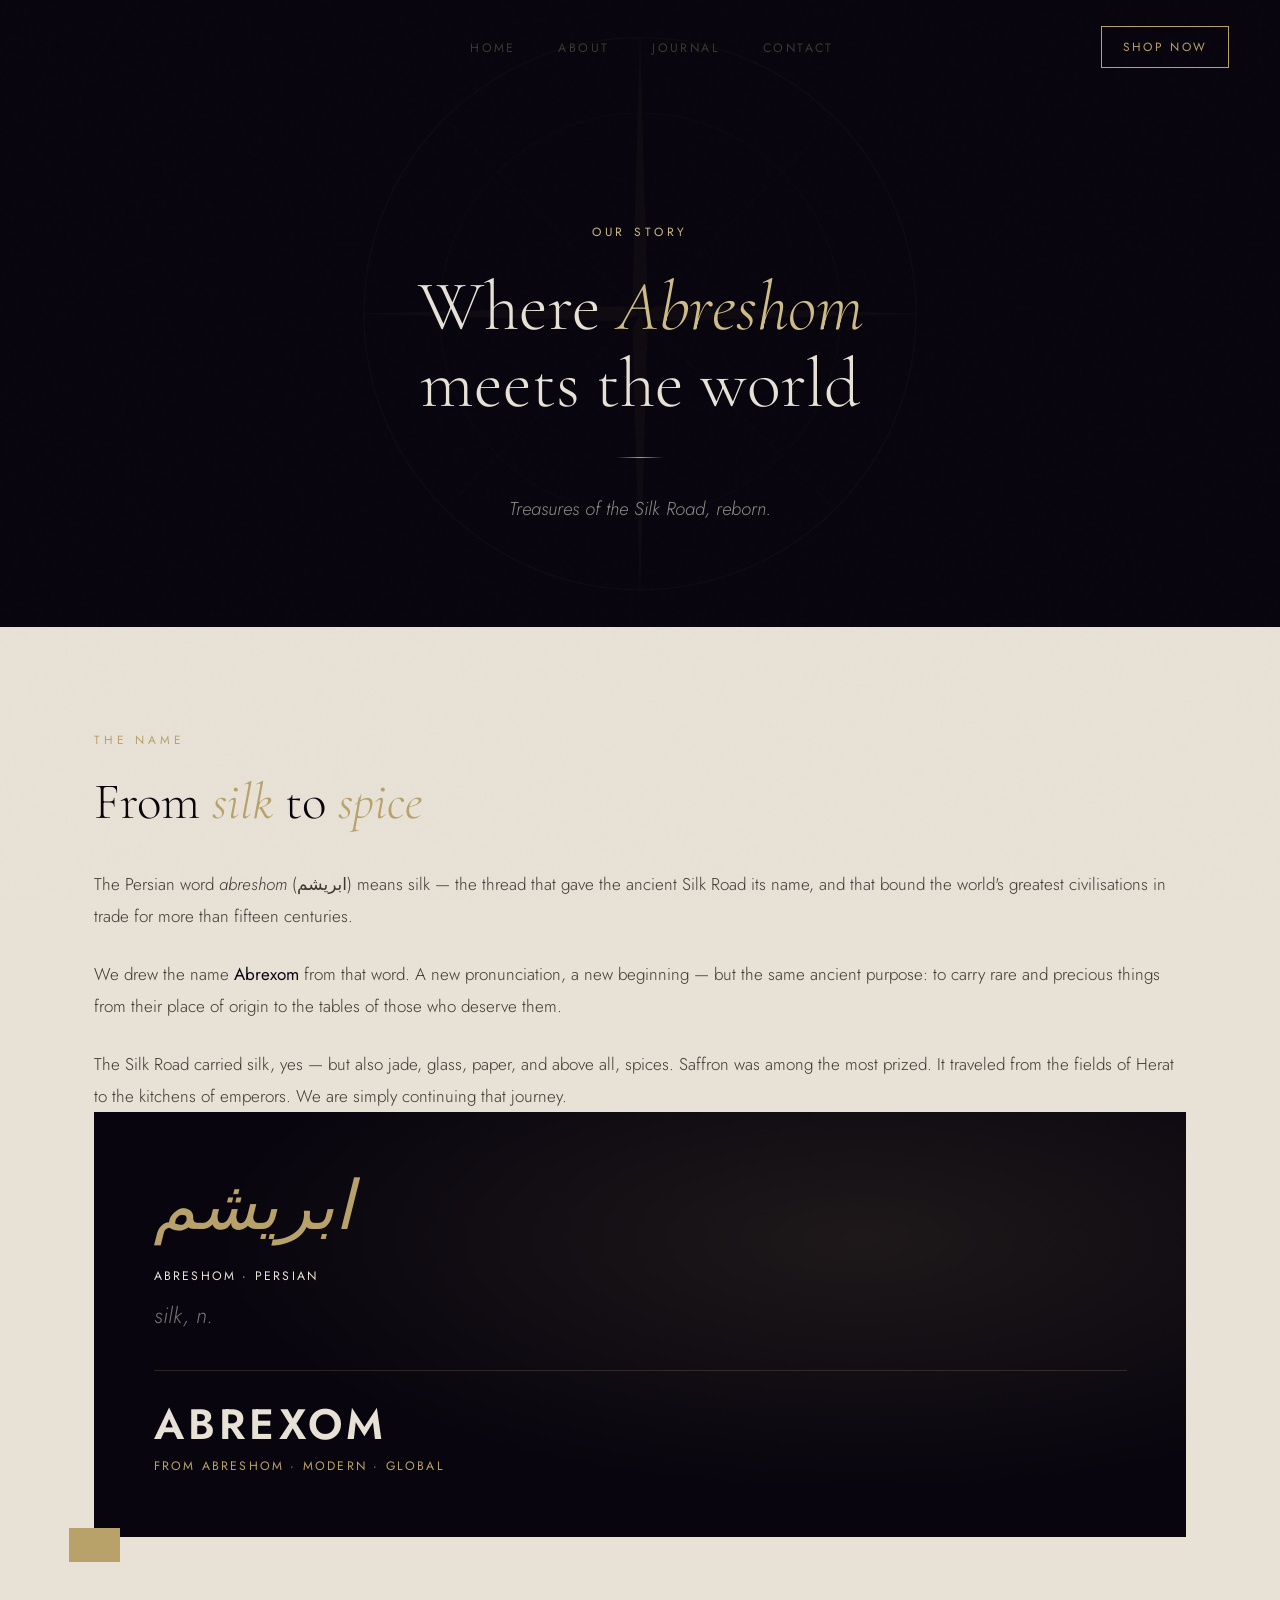
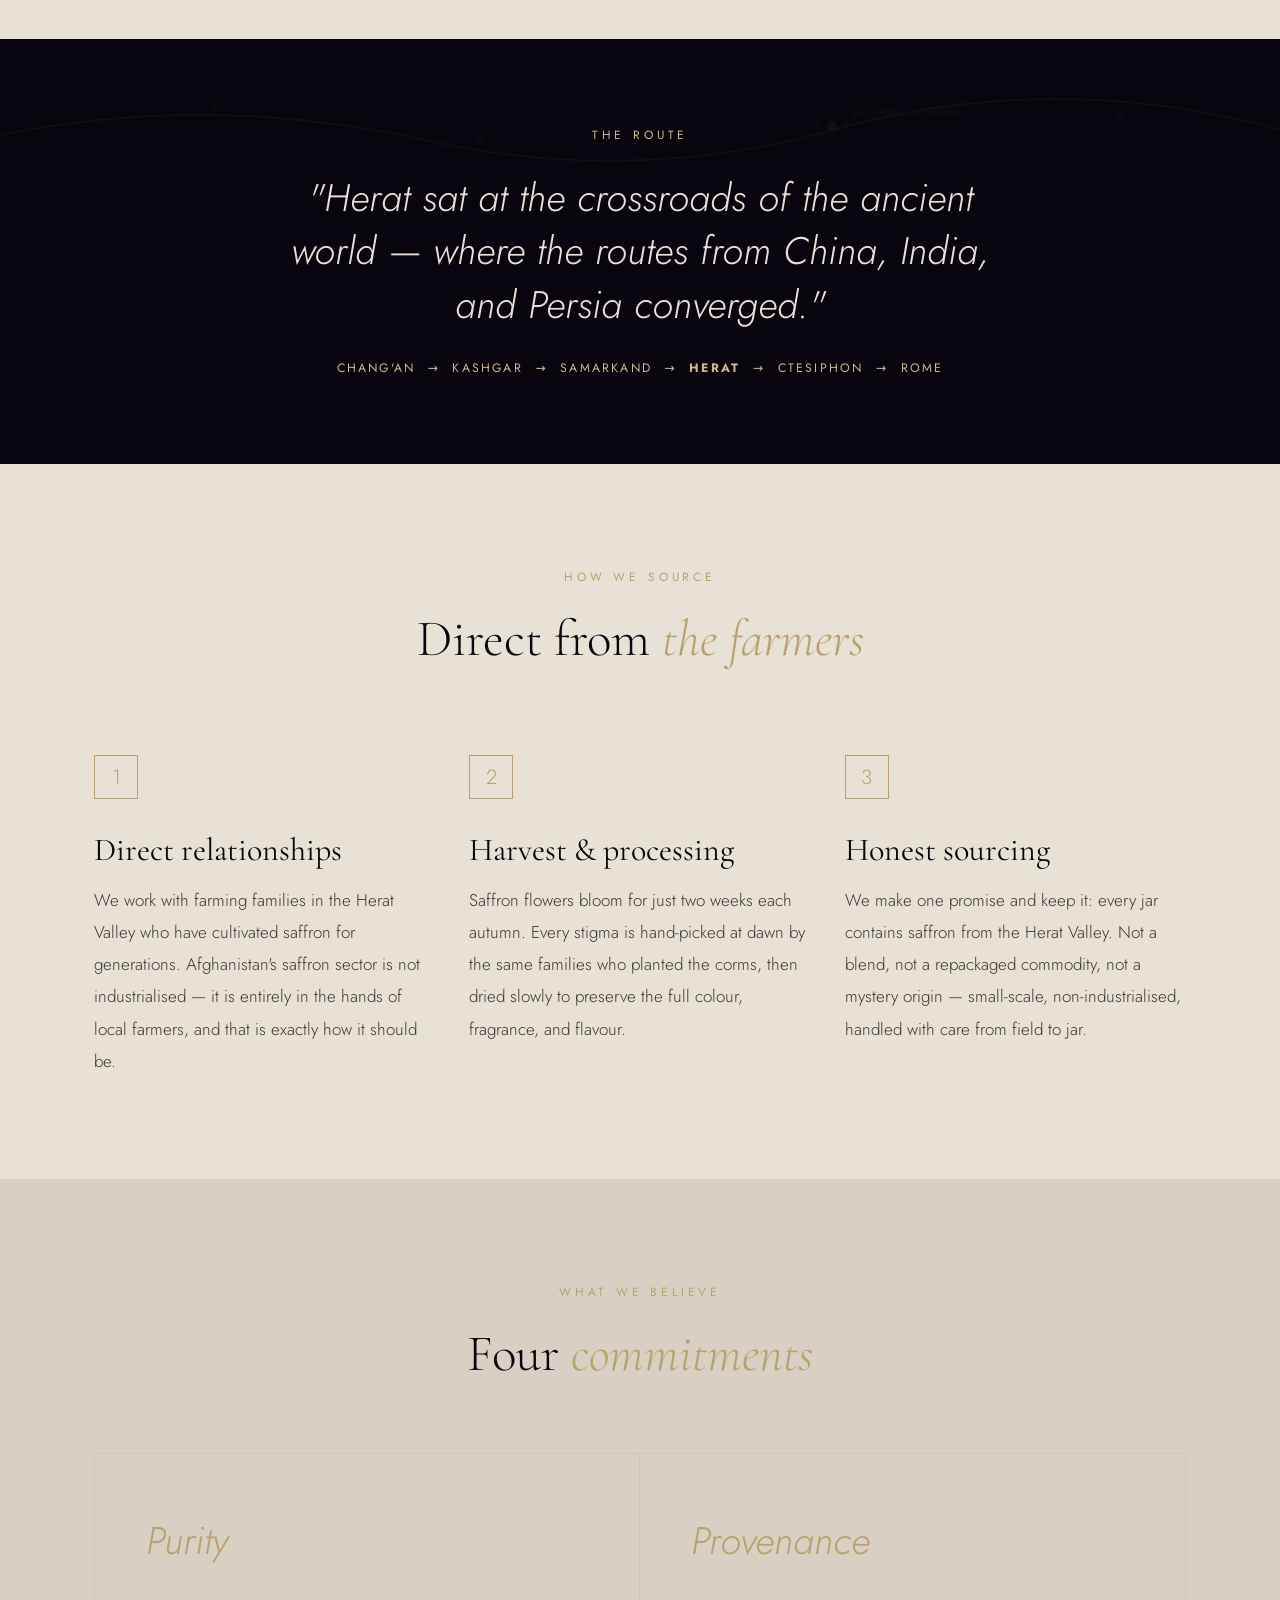
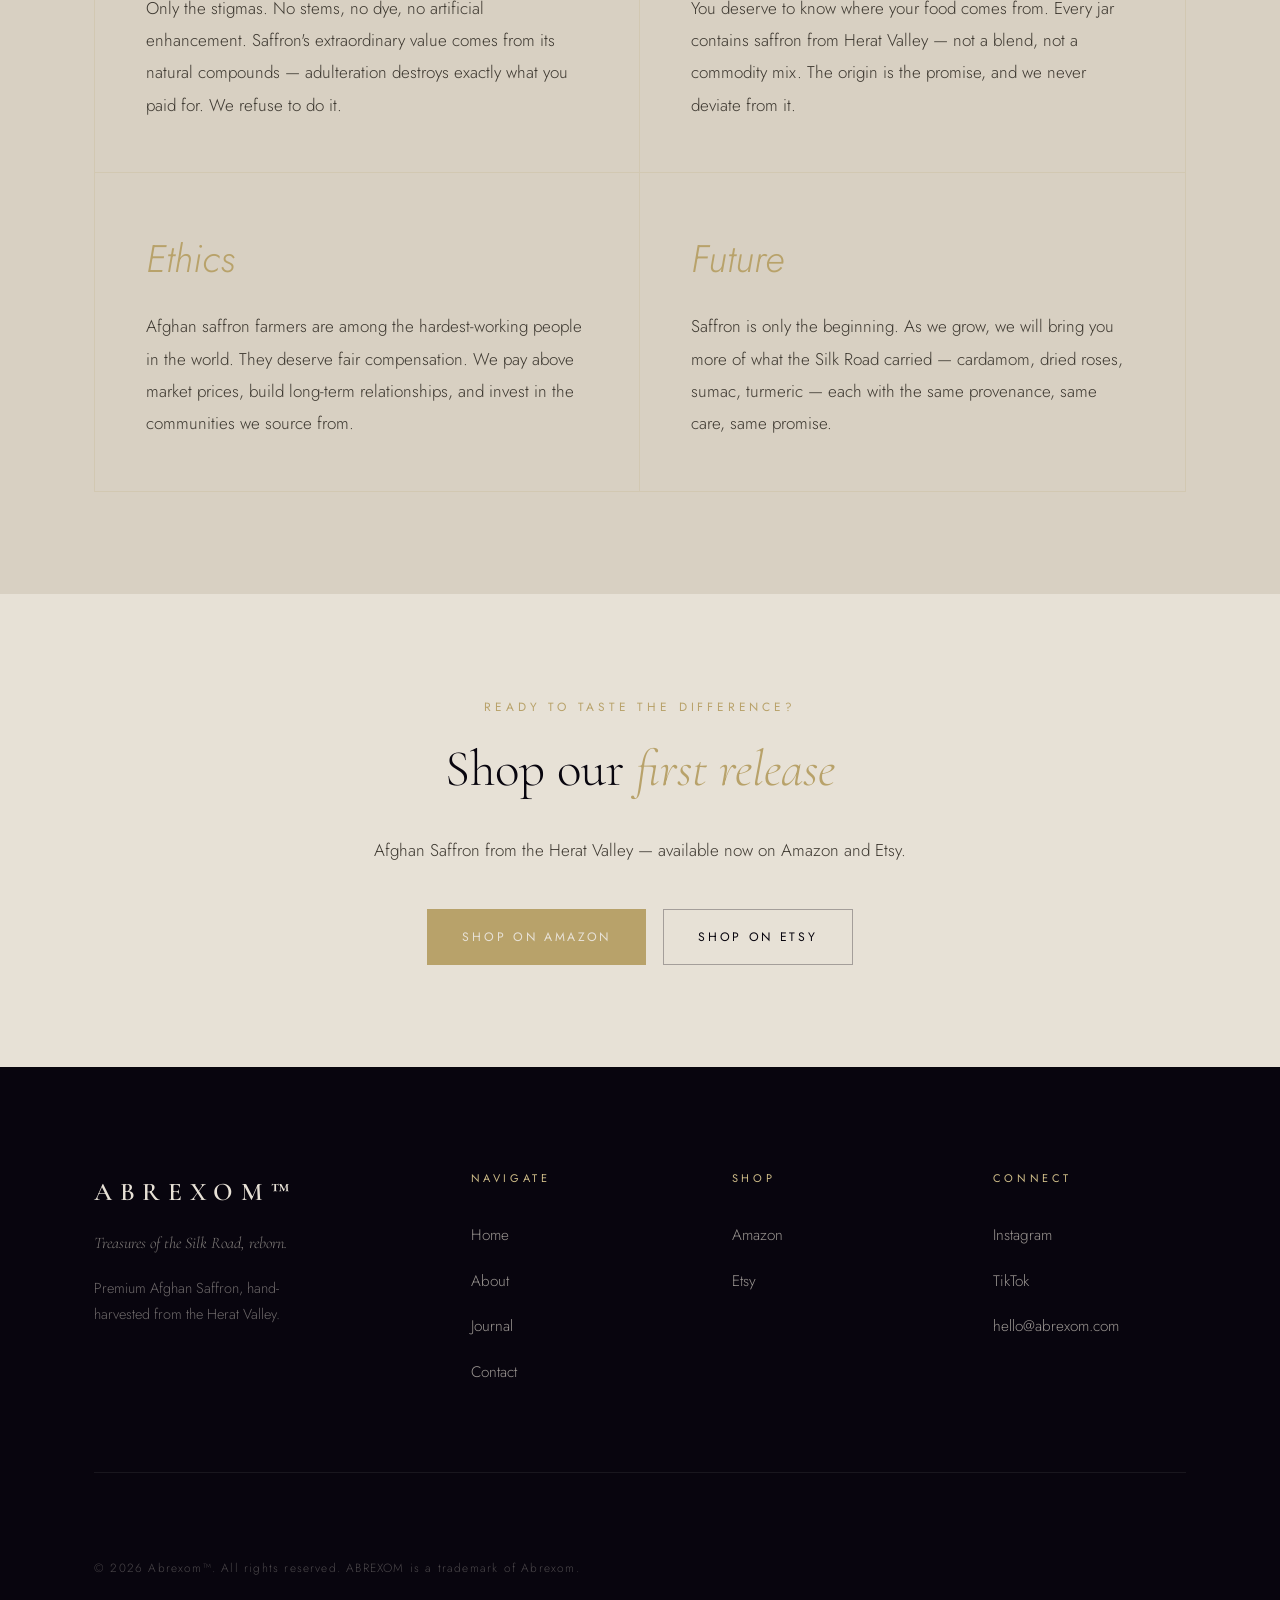
==== pages/about.html @ a7060258 "Update about.html" ====
<!DOCTYPE html>
<html lang="en">
<head>
  <meta charset="UTF-8" />
  <meta name="viewport" content="width=device-width, initial-scale=1.0" />
  <!-- Google Analytics 4 — must be first script in head -->
  <script async src="https://www.googletagmanager.com/gtag/js?id=G-04LR4LL9JZ"></script>
  <script>
    window.dataLayer = window.dataLayer || [];
    function gtag(){dataLayer.push(arguments);}
    gtag('js', new Date());
    gtag('config', 'G-04LR4LL9JZ');
  </script>
  <title>About — Abrexom™ | Treasures of the Silk Road, Reborn</title>
  <meta name="description" content="The story of Abrexom — why we revive ancient Silk Road spices, how we source directly from Herat Valley farmers, and what we believe about provenance and purity." />
  <link rel="canonical" href="https://www.abrexom.com/pages/about.html" />
  <meta property="og:title" content="About Abrexom™" />
  <meta property="og:description" content="From the word Abreshom — silk in Persian — we built a brand to revive the treasures of the ancient Silk Road." />
  <meta property="og:image" content="https://www.abrexom.com/assets/images/og-image.jpg" />
  <link rel="icon" href="/assets/images/favicon.ico" />
  <link rel="stylesheet" href="/css/global.css?v=8" />

</head>
<body>

<!-- ══ NAV ══════════════════════════════════════════════════ -->
<nav class="nav" id="nav">
  <a href="/index.html" class="nav__logo">Abrexom™</a>
  <ul class="nav__links">
    <li><a href="/index.html">Home</a></li>
    <li><a href="/pages/about.html">About</a></li>
    <li><a href="/pages/blog.html">Journal</a></li>
    <li><a href="/pages/contact.html">Contact</a></li>
  </ul>
  <a href="/index.html#shop" class="nav__shop">Shop Now</a>
  <button class="nav__toggle" id="navToggle" aria-label="Open menu">
    <span></span><span></span><span></span>
  </button>
</nav>
<div class="nav__drawer" id="navDrawer">
  <a href="/index.html">Home</a>
  <a href="/pages/about.html">About</a>
  <a href="/pages/blog.html">Journal</a>
  <a href="/pages/contact.html">Contact</a>
  <a href="/index.html#shop" style="color:var(--gold)">Shop Now</a>
</div>

<!-- ══ PAGE HEADER ══════════════════════════════════════════ -->
<header class="page-header">
  <div class="page-header__bg"></div>
  <!-- Compass watermark -->
  <svg style="position:absolute;inset:0;width:100%;height:100%;opacity:0.04;pointer-events:none;" viewBox="0 0 800 500" fill="none" aria-hidden="true">
    <circle cx="400" cy="250" r="220" stroke="#B8A26A" stroke-width="1"/>
    <circle cx="400" cy="250" r="160" stroke="#B8A26A" stroke-width="0.6"/>
    <line x1="400" y1="30" x2="400" y2="470" stroke="#B8A26A" stroke-width="0.6"/>
    <line x1="180" y1="250" x2="620" y2="250" stroke="#B8A26A" stroke-width="0.6"/>
    <line x1="244" y1="94" x2="556" y2="406" stroke="#B8A26A" stroke-width="0.5"/>
    <line x1="556" y1="94" x2="244" y2="406" stroke="#B8A26A" stroke-width="0.5"/>
    <polygon points="400,30 406,238 400,250 394,238" fill="#B8A26A"/>
    <polygon points="400,470 406,262 400,250 394,262" fill="#B8A26A"/>
    <polygon points="180,250 388,244 400,250 388,256" fill="#B8A26A"/>
    <polygon points="620,250 412,244 400,250 412,256" fill="#B8A26A"/>
  </svg>
  <div class="container" style="position:relative;z-index:1;text-align:center;">
    <p class="t-eyebrow" style="color:var(--gold-light);margin-bottom:1.5rem;opacity:0;animation:fadeUp 0.8s 0.1s forwards;">Our Story</p>
    <h1 class="t-h1" style="color:var(--stone);opacity:0;animation:fadeUp 0.8s 0.3s forwards;">Where <em style="color:var(--gold-light);">Abreshom</em><br>meets the world</h1>
    <div class="divider" style="opacity:0;animation:fadeIn 1s 0.6s forwards;"></div>
    <p style="font-family:var(--ff-display);font-style:italic;font-size:1.1rem;color:rgba(231,225,214,0.6);margin-top:1.5rem;opacity:0;animation:fadeUp 0.8s 0.8s forwards;">
      Treasures of the Silk Road, reborn.
    </p>
  </div>
</header>

<!-- ══ ORIGIN STORY ══════════════════════════════════════════ -->
<section class="section">
  <div class="container">
    <div class="grid-2" style="gap:6rem;">
      <div class="reveal">
        <span class="t-eyebrow">The Name</span>
        <h2 class="t-h2" style="margin:1.25rem 0 2rem;">From <em>silk</em> to <em>spice</em></h2>
        <p class="t-body" style="margin-bottom:1.5rem;">
          The Persian word <em>abreshom</em> (ابریشم) means silk — the thread that gave the ancient Silk Road its name, and that bound the world's greatest civilisations in trade for more than fifteen centuries.
        </p>
        <p class="t-body" style="margin-bottom:1.5rem;">
          We drew the name <strong style="color:var(--ink);font-weight:400;">Abrexom</strong> from that word. A new pronunciation, a new beginning — but the same ancient purpose: to carry rare and precious things from their place of origin to the tables of those who deserve them.
        </p>
        <p class="t-body">
          The Silk Road carried silk, yes — but also jade, glass, paper, and above all, spices. Saffron was among the most prized. It traveled from the fields of Herat to the kitchens of emperors. We are simply continuing that journey.
        </p>
      </div>

      <!-- Visual block -->
      <div class="reveal reveal-delay-2" style="position:relative;">
        <div style="background:var(--ink);padding:3.5rem;position:relative;overflow:hidden;">
          <div style="position:absolute;inset:0;background:radial-gradient(ellipse at 70% 30%,rgba(184,162,106,0.12),transparent 60%);"></div>
          <p style="font-family:var(--ff-display);font-size:4rem;font-weight:300;font-style:italic;color:var(--gold);line-height:1;margin-bottom:1.5rem;position:relative;">ابریشم</p>
          <p class="t-caption" style="color:var(--stone);position:relative;margin-bottom:0.5rem;">Abreshom · Persian</p>
          <p style="font-family:var(--ff-display);font-size:1.3rem;font-style:italic;color:rgba(231,225,214,0.5);position:relative;">silk, n.</p>
          <div style="height:0.5px;background:rgba(184,162,106,0.2);margin:2rem 0;position:relative;"></div>
          <p style="font-family:var(--ff-display);font-size:2.5rem;font-weight:600;letter-spacing:0.1em;color:var(--stone);position:relative;line-height:1;">ABREXOM</p>
          <p class="t-caption" style="color:var(--gold);position:relative;margin-top:0.5rem;">From abreshom · modern · global</p>
        </div>
        <!-- Decorative tag -->
        <div style="position:absolute;bottom:-1.5rem;left:-1.5rem;background:var(--gold);padding:1rem 1.5rem;">
         <!-- <p class="t-caption" style="color:var(--stone);">Est. 2025 · USPTO Trademark</p> -->
        </div> 
      </div>
    </div>
  </div>
</section>

<!-- ══ SILK ROAD STRIP ═══════════════════════════════════════ -->
<div class="strip-dark section--sm">
  <svg class="silk-road-bg" viewBox="0 0 1200 200" fill="none" aria-hidden="true">
    <path d="M0,90 Q200,50 400,95 Q600,140 800,80 Q1000,30 1200,85" stroke="#B8A26A" stroke-width="1.5" fill="none"/>
    <circle cx="780" cy="82" r="5" fill="#B8A26A"/>
    <circle cx="780" cy="82" r="14" stroke="#B8A26A" stroke-width="0.8" fill="none"/>
    <text x="800" y="72" font-family="serif" font-size="10" fill="#B8A26A">Herat Valley, Afghanistan</text>
    <circle cx="200" cy="65" r="3" fill="#B8A26A" opacity="0.5"/>
    <circle cx="450" cy="95" r="3" fill="#B8A26A" opacity="0.5"/>
    <circle cx="1050" cy="70" r="3" fill="#B8A26A" opacity="0.5"/>
  </svg>
  <div class="container" style="position:relative;z-index:1;text-align:center;">
    <span class="t-eyebrow reveal" style="color:var(--gold-light);">The Route</span>
    <p style="font-family:var(--ff-display);font-size:clamp(1.4rem,3vw,2.4rem);font-weight:300;font-style:italic;color:var(--stone);max-width:700px;margin:1.5rem auto;line-height:1.4;" class="reveal reveal-delay-1">
      "Herat sat at the crossroads of the ancient world — where the routes from China, India, and Persia converged."
    </p>
    <p class="t-caption reveal reveal-delay-2" style="color:var(--gold-light);">Chang'an &nbsp;→&nbsp; Kashgar &nbsp;→&nbsp; Samarkand &nbsp;→&nbsp; <strong>Herat</strong> &nbsp;→&nbsp; Ctesiphon &nbsp;→&nbsp; Rome</p>
  </div>
</div>

<!-- ══ HOW WE SOURCE ═════════════════════════════════════════ -->
<section class="section">
  <div class="container">
    <div style="text-align:center;max-width:600px;margin:0 auto 5rem;">
      <span class="t-eyebrow reveal">How We Source</span>
      <h2 class="t-h2 reveal reveal-delay-1" style="margin-top:1.25rem;">Direct from <em>the farmers</em></h2>
    </div>
    <div class="grid-3">
      <div class="reveal">
        <div style="width:44px;height:44px;border:0.5px solid var(--gold);display:flex;align-items:center;justify-content:center;margin-bottom:1.75rem;font-family:var(--ff-display);font-size:1.2rem;color:var(--gold);">1</div>
        <h3 class="t-h3" style="margin-bottom:0.75rem;">Direct relationships</h3>
        <p class="t-body">We work with farming families in the Herat Valley who have cultivated saffron for generations. Afghanistan's saffron sector is not industrialised — it is entirely in the hands of local farmers, and that is exactly how it should be.</p>
      </div>
      <div class="reveal reveal-delay-2">
        <div style="width:44px;height:44px;border:0.5px solid var(--gold);display:flex;align-items:center;justify-content:center;margin-bottom:1.75rem;font-family:var(--ff-display);font-size:1.2rem;color:var(--gold);">2</div>
        <h3 class="t-h3" style="margin-bottom:0.75rem;">Harvest &amp; processing</h3>
        <p class="t-body">Saffron flowers bloom for just two weeks each autumn. Every stigma is hand-picked at dawn by the same families who planted the corms, then dried slowly to preserve the full colour, fragrance, and flavour.</p>
      </div>
      <div class="reveal reveal-delay-3">
        <div style="width:44px;height:44px;border:0.5px solid var(--gold);display:flex;align-items:center;justify-content:center;margin-bottom:1.75rem;font-family:var(--ff-display);font-size:1.2rem;color:var(--gold);">3</div>
        <h3 class="t-h3" style="margin-bottom:0.75rem;">Honest sourcing</h3>
        <p class="t-body">We make one promise and keep it: every jar contains saffron from the Herat Valley. Not a blend, not a repackaged commodity, not a mystery origin — small-scale, non-industrialised, handled with care from field to jar.</p>
      </div>
    </div>
  </div>
</section>

<!-- ══ VALUES ════════════════════════════════════════════════ -->
<section class="section" style="background:var(--stone-d);padding:6rem 0;">
  <div class="container">
    <div style="text-align:center;max-width:580px;margin:0 auto 4rem;">
      <span class="t-eyebrow reveal">What We Believe</span>
      <h2 class="t-h2 reveal reveal-delay-1" style="margin-top:1.25rem;">Four <em>commitments</em></h2>
    </div>
    <div class="about-values-grid" style="display:grid;grid-template-columns:1fr 1fr;gap:0;border:0.5px solid rgba(184,162,106,0.18);">
      <div style="padding:clamp(1.75rem,4vw,3.5rem);border-right:0.5px solid rgba(184,162,106,0.18);border-bottom:0.5px solid rgba(184,162,106,0.18);" class="reveal">
        <p style="font-family:var(--ff-display);font-size:clamp(1.8rem,3vw,2.5rem);font-style:italic;font-weight:300;color:var(--gold);margin-bottom:1rem;">Purity</p>
        <p class="t-body">Only the stigmas. No stems, no dye, no artificial enhancement. Saffron's extraordinary value comes from its natural compounds — adulteration destroys exactly what you paid for. We refuse to do it.</p>
      </div>
      <div style="padding:clamp(1.75rem,4vw,3.5rem);border-bottom:0.5px solid rgba(184,162,106,0.18);" class="reveal reveal-delay-2">
        <p style="font-family:var(--ff-display);font-size:clamp(1.8rem,3vw,2.5rem);font-style:italic;font-weight:300;color:var(--gold);margin-bottom:1rem;">Provenance</p>
        <p class="t-body">You deserve to know where your food comes from. Every jar contains saffron from Herat Valley — not a blend, not a commodity mix. The origin is the promise, and we never deviate from it.</p>
      </div>
      <div style="padding:clamp(1.75rem,4vw,3.5rem);border-right:0.5px solid rgba(184,162,106,0.18);" class="reveal reveal-delay-1">
        <p style="font-family:var(--ff-display);font-size:clamp(1.8rem,3vw,2.5rem);font-style:italic;font-weight:300;color:var(--gold);margin-bottom:1rem;">Ethics</p>
        <p class="t-body">Afghan saffron farmers are among the hardest-working people in the world. They deserve fair compensation. We pay above market prices, build long-term relationships, and invest in the communities we source from.</p>
      </div>
      <div style="padding:clamp(1.75rem,4vw,3.5rem);" class="reveal reveal-delay-3">
        <p style="font-family:var(--ff-display);font-size:clamp(1.8rem,3vw,2.5rem);font-style:italic;font-weight:300;color:var(--gold);margin-bottom:1rem;">Future</p>
        <p class="t-body">Saffron is only the beginning. As we grow, we will bring you more of what the Silk Road carried — cardamom, dried roses, sumac, turmeric — each with the same provenance, same care, same promise.</p>
      </div>
    </div>
  </div>
</section>

<!-- ══ CTA ════════════════════════════════════════════════════ -->
<section class="section" style="text-align:center;">
  <div class="container container--narrow">
    <span class="t-eyebrow reveal">Ready to taste the difference?</span>
    <h2 class="t-h2 reveal reveal-delay-1" style="margin:1.25rem 0 2rem;">Shop our <em>first release</em></h2>
    <p class="t-body reveal reveal-delay-2" style="margin-bottom:2.5rem;">Afghan Saffron from the Herat Valley — available now on Amazon and Etsy.</p>
    <div style="display:flex;gap:1rem;justify-content:center;flex-wrap:wrap;" class="reveal reveal-delay-3">
      <a href="https://www.amazon.com/s?k=abrexom+saffron" target="_blank" rel="noopener noreferrer" class="btn btn--gold">Shop on Amazon</a>
      <a href="https://www.etsy.com/shop/abrexom" target="_blank" rel="noopener noreferrer" class="btn btn--outline">Shop on Etsy</a>
    </div>
  </div>
</section>

<!-- ══ FOOTER ════════════════════════════════════════════════ -->
<footer class="footer">
  <div class="container">
    <div class="footer__grid">
      <div>
        <p class="footer__brand-name">Abrexom™</p>
        <p class="footer__brand-tag">Treasures of the Silk Road, reborn.</p>
        <p class="footer__brand-sub">Premium Afghan Saffron, hand-harvested from the Herat Valley.</p>
      </div>
      <div>
        <p class="footer__col-title">Navigate</p>
        <ul class="footer__col-links">
          <li><a href="/index.html">Home</a></li>
          <li><a href="/pages/about.html">About</a></li>
          <li><a href="/pages/blog.html">Journal</a></li>
          <li><a href="/pages/contact.html">Contact</a></li>
        </ul>
      </div>
      <div>
        <p class="footer__col-title">Shop</p>
        <ul class="footer__col-links">
          <li><a href="https://www.amazon.com/s?k=abrexom+saffron" target="_blank" rel="noopener noreferrer">Amazon</a></li>
          <li><a href="https://www.etsy.com/shop/abrexom" target="_blank" rel="noopener noreferrer">Etsy</a></li>
        </ul>
      </div>
      <div>
        <p class="footer__col-title">Connect</p>
        <ul class="footer__col-links">
          <li><a href="https://instagram.com/shopabrexom" target="_blank" rel="noopener noreferrer">Instagram</a></li>
          <li><a href="https://tiktok.com/@shopabrexom" target="_blank" rel="noopener noreferrer">TikTok</a></li>
          <li><a href="mailto:hello@abrexom.com">hello@abrexom.com</a></li>
        </ul>
      </div>
    </div>
    <div class="footer__bottom">
      <p class="footer__legal">&copy; <span class="footer-year"></span> Abrexom™. All rights reserved. ABREXOM is a trademark of Abrexom.</p>
    </div>
  </div>
</footer>

<script src="/js/main.js" defer></script>
</body>
</html>
---- css/global.css ----
/* ============================================================
   ABREXOM — global.css  v8
   ============================================================ */

@import url('https://fonts.googleapis.com/css2?family=Cormorant+Garamond:ital,wght@0,300;0,400;0,600;1,300;1,400;1,600&family=Jost:wght@200;300;400;500&display=swap');

/* ── Tokens ─────────────────────────────────────────────────── */
:root {
  --ink:        #08050E;
  --ink-mid:    #2C2720;
  --ink-soft:   #3D3830;
  --stone:      #E7E1D6;
  --stone-d:    #D8D0C2;
  --stone-dd:   #C8BFB0;
  --gold:       #B8A26A;
  --gold-light: #CEBC88;
  --white:      #FAFAF7;
  --ff-serif:   'Cormorant Garamond', Georgia, serif;
  --ff-sans:    'Jost', system-ui, sans-serif;
  --ease:       cubic-bezier(0.4,0,0.2,1);
}

/* ── Reset ──────────────────────────────────────────────────── */
*,*::before,*::after { box-sizing:border-box; margin:0; padding:0; }
html { scroll-behavior:smooth; font-size:17px; }
body {
  background:var(--stone);
  color:var(--ink);
  font-family:var(--ff-sans);
  font-weight:300;
  line-height:1.8;
  overflow-x:hidden;
  -webkit-font-smoothing:antialiased;
}
img { display:block; max-width:100%; }
a { color:inherit; text-decoration:none; }
ul,ol { list-style:none; }
button { cursor:pointer; border:none; background:none; font:inherit; }

/* Grain texture */
body::before {
  content:'';
  position:fixed;
  inset:0;
  pointer-events:none;
  z-index:9998;
  opacity:0.3;
  background-image:url("data:image/svg+xml,%3Csvg viewBox='0 0 200 200' xmlns='http://www.w3.org/2000/svg'%3E%3Cfilter id='n'%3E%3CfeTurbulence type='fractalNoise' baseFrequency='0.85' numOctaves='4' stitchTiles='stitch'/%3E%3C/filter%3E%3Crect width='100%25' height='100%25' filter='url(%23n)' opacity='0.04'/%3E%3C/svg%3E");
}

/* ── Typography ─────────────────────────────────────────────── */
.t-eyebrow {
  font-family:var(--ff-sans);
  font-size:0.7rem;
  font-weight:400;
  letter-spacing:0.32em;
  text-transform:uppercase;
  color:var(--gold);
  display:block;
}
.t-display {
  font-family:var(--ff-serif);
  font-size:clamp(3.5rem,9vw,8rem);
  font-weight:300;
  line-height:0.92;
}
.t-display em { font-style:italic; color:var(--gold); }
.t-h1 { font-family:var(--ff-serif); font-size:clamp(2.4rem,5.5vw,4.5rem); font-weight:300; line-height:1.1; }
.t-h1 em { font-style:italic; color:var(--gold); }
.t-h2 { font-family:var(--ff-serif); font-size:clamp(1.9rem,4vw,3.25rem); font-weight:300; line-height:1.2; }
.t-h2 em { font-style:italic; color:var(--gold); }
.t-h3 { font-family:var(--ff-serif); font-size:clamp(1.3rem,2.5vw,1.9rem); font-weight:400; line-height:1.3; }
.t-body { font-size:1rem; font-weight:300; line-height:1.9; color:var(--ink-soft); }
.t-small { font-size:0.9rem; font-weight:300; color:var(--ink-soft); }
.t-caption { font-size:0.72rem; font-weight:400; letter-spacing:0.18em; text-transform:uppercase; color:var(--ink-soft); }

/* ── Layout ─────────────────────────────────────────────────── */
.container { width:100%; max-width:1160px; margin:0 auto; padding:0 2rem; }
.container--narrow { max-width:740px; }
.section { padding:6rem 0; }
.section--sm { padding:4rem 0; }
.grid-3 { display:grid; grid-template-columns:repeat(3,1fr); gap:2rem; }

/* ── Utilities ──────────────────────────────────────────────── */
.divider {
  display:block; width:48px; height:1px;
  background:linear-gradient(to right,transparent,var(--gold),transparent);
  margin:2rem auto;
}
.divider--left { margin-left:0; }
.badge {
  display:inline-block;
  padding:0.3rem 0.9rem;
  font-size:0.65rem;
  font-weight:400;
  letter-spacing:0.2em;
  text-transform:uppercase;
  border:0.5px solid var(--gold);
  color:var(--gold);
}

/* ── Buttons ────────────────────────────────────────────────── */
.btn {
  display:inline-flex;
  align-items:center;
  gap:0.75rem;
  padding:0.95rem 2rem;
  font-family:var(--ff-sans);
  font-size:0.72rem;
  font-weight:400;
  letter-spacing:0.22em;
  text-transform:uppercase;
  transition:background 0.25s, color 0.25s, border-color 0.25s;
  white-space:nowrap;
}
.btn--gold { background:var(--gold); color:var(--stone); border:1px solid var(--gold); }
.btn--gold:hover { background:var(--ink); border-color:var(--ink); }
.btn--outline { background:transparent; color:var(--ink); border:1px solid rgba(8,5,14,0.3); }
.btn--outline:hover { border-color:var(--gold); color:var(--gold); }

/* ── Cards ──────────────────────────────────────────────────── */
.card {
  background:var(--white);
  border:0.5px solid rgba(184,162,106,0.15);
  padding:2.25rem;
  transition:border-color 0.3s, transform 0.3s;
}
.card:hover { border-color:rgba(184,162,106,0.4); transform:translateY(-3px); }

/* ── Forms ──────────────────────────────────────────────────── */
.form-group { display:flex; flex-direction:column; gap:0.5rem; }
.form-label { font-size:0.72rem; font-weight:400; letter-spacing:0.18em; text-transform:uppercase; color:var(--ink-mid); }
.form-input,.form-textarea,.form-select {
  width:100%;
  padding:0.9rem 1rem;
  background:transparent;
  border:0.5px solid rgba(8,5,14,0.22);
  font-family:var(--ff-sans);
  font-size:1rem;
  font-weight:300;
  color:var(--ink);
  outline:none;
  appearance:none;
  transition:border-color 0.2s;
}
.form-input:focus,.form-textarea:focus { border-color:var(--gold); }
.form-input::placeholder,.form-textarea::placeholder { color:var(--ink-soft); opacity:0.5; }
.form-textarea { resize:vertical; min-height:130px; }

/* ── Nav ────────────────────────────────────────────────────── */
.nav {
  position:fixed;
  top:0; left:0; right:0;
  z-index:100;
  display:flex;
  align-items:center;
  justify-content:space-between;
  padding:1.5rem 3rem;
  transition:background 0.4s, padding 0.3s;
}
.nav.scrolled {
  background:rgba(231,225,214,0.94);
  backdrop-filter:blur(16px);
  -webkit-backdrop-filter:blur(16px);
  padding:1rem 3rem;
  border-bottom:0.5px solid rgba(184,162,106,0.2);
}
.nav__logo {
  font-family:var(--ff-serif);
  font-size:1.15rem;
  font-weight:600;
  letter-spacing:0.28em;
  text-transform:uppercase;
  color:var(--ink);
}
.nav__logo sup { font-size:0.5em; vertical-align:super; letter-spacing:0; font-weight:400; }
.nav__links { display:flex; align-items:center; gap:2.5rem; }
.nav__links a {
  font-size:0.72rem;
  font-weight:400;
  letter-spacing:0.2em;
  text-transform:uppercase;
  color:var(--ink-soft);
  transition:color 0.2s;
}
.nav__links a:hover,.nav__links a.active { color:var(--gold); }
.nav__shop {
  font-size:0.7rem;
  font-weight:400;
  letter-spacing:0.2em;
  text-transform:uppercase;
  padding:0.55rem 1.2rem;
  border:0.5px solid var(--gold);
  color:var(--gold);
  transition:background 0.2s, color 0.2s;
}
.nav__shop:hover { background:var(--gold); color:var(--stone); }
.nav__toggle {
  display:none;
  flex-direction:column;
  gap:5px;
  padding:4px;
  background:none;
  border:none;
  cursor:pointer;
}
.nav__toggle span { display:block; width:22px; height:1px; background:var(--ink); transition:transform 0.3s, opacity 0.3s; }
.nav__toggle.open span:nth-child(1) { transform:translateY(6px) rotate(45deg); }
.nav__toggle.open span:nth-child(2) { opacity:0; }
.nav__toggle.open span:nth-child(3) { transform:translateY(-6px) rotate(-45deg); }

/* ── Mobile drawer ──────────────────────────────────────────── */
.nav__drawer {
  display:none;
  position:fixed;
  inset:0;
  background:var(--stone);
  z-index:99;
  flex-direction:column;
  align-items:center;
  justify-content:center;
  gap:2.5rem;
}
.nav__drawer a {
  font-family:var(--ff-serif);
  font-size:2.5rem;
  font-weight:300;
  color:var(--ink);
}

/* ── Compass watermark ──────────────────────────────────────── */
.compass-wm {
  position:absolute;
  pointer-events:none;
  opacity:0.05;
  width:clamp(280px,55vw,580px);
  height:clamp(280px,55vw,580px);
}

/* ── Dark strip ─────────────────────────────────────────────── */
.strip-dark { background:var(--ink); color:var(--stone); padding:5rem 0; position:relative; overflow:hidden; }
.strip-dark .t-eyebrow { color:var(--gold-light); }
.silk-road-bg { position:absolute; inset:0; opacity:0.06; pointer-events:none; }

/* ── Product section ────────────────────────────────────────── */
.product-grid {
  display:grid;
  grid-template-columns:1fr 1fr;
  gap:5rem;
  align-items:center;
}
.product-visual {
  position:relative;
  background:var(--ink);
  aspect-ratio:1;
  overflow:hidden;
}
.product-img {
  width:100%;
  height:100%;
  object-fit:cover;
  object-position:center;
  display:block;
}
.product-img-fallback {
  display:flex;
  flex-direction:column;
  align-items:center;
  justify-content:center;
  position:absolute;
  inset:0;
  background:radial-gradient(ellipse at 35% 45%,rgba(139,26,26,0.4) 0%,transparent 60%),
             radial-gradient(ellipse at 65% 55%,rgba(184,162,106,0.2) 0%,transparent 55%);
}
.product-tag {
  position:absolute;
  bottom:-1rem;
  right:-1rem;
  background:var(--stone-d);
  border:0.5px solid rgba(184,162,106,0.3);
  padding:1rem 1.5rem;
  z-index:2;
}
.product-attrs {
  list-style:none;
  display:flex;
  flex-direction:column;
  gap:0.65rem;
  margin-bottom:2.5rem;
}
.product-attrs li {
  display:flex;
  align-items:center;
  gap:1rem;
  font-size:0.75rem;
  letter-spacing:0.14em;
  text-transform:uppercase;
  color:var(--ink-soft);
}
.product-attrs li::before {
  content:'';
  display:block;
  width:24px;
  height:0.5px;
  background:var(--gold);
  flex-shrink:0;
}

/* ── Shop buttons ───────────────────────────────────────────── */
.shop-btns {
  display:flex;
  flex-direction:column;
  gap:0.65rem;
  max-width:320px;
}
.shop-btn {
  display:flex;
  align-items:center;
  gap:1rem;
  padding:1rem 1.25rem;
  border:0.5px solid rgba(8,5,14,0.2);
  color:var(--ink-mid);
  font-family:var(--ff-sans);
  font-size:0.72rem;
  font-weight:400;
  letter-spacing:0.2em;
  text-transform:uppercase;
  text-decoration:none;
  background:transparent;
  transition:border-color 0.2s, background 0.2s, color 0.2s;
}
.shop-btn svg { flex-shrink:0; color:var(--gold); }
.shop-btn span { flex:1; }
.shop-btn:hover { border-color:var(--gold); background:rgba(184,162,106,0.05); color:var(--ink); }

/* ── Values section ─────────────────────────────────────────── */
.values-section { background:var(--ink); color:var(--stone); }
.values-boxes {
  display:grid;
  grid-template-columns:repeat(3,1fr);
  gap:0;
  padding:5rem 0;
}
.value-box {
  padding:3rem 2.5rem;
  text-align:center;
  border-right:0.5px solid rgba(184,162,106,0.18);
}
.value-box:last-child { border-right:none; }
.value-box__num {
  display:block;
  font-family:var(--ff-serif);
  font-size:3rem;
  font-weight:300;
  font-style:italic;
  color:var(--gold);
  line-height:1;
  margin-bottom:1.25rem;
}
.value-box__title {
  display:block;
  font-size:0.68rem;
  font-weight:400;
  letter-spacing:0.28em;
  text-transform:uppercase;
  color:var(--stone);
  margin-bottom:1rem;
}
.value-box__text {
  font-size:0.95rem;
  font-weight:300;
  line-height:1.85;
  color:rgba(231,225,214,0.7);
}

/* ── Journal header ─────────────────────────────────────────── */
.journal-header {
  display:flex;
  justify-content:space-between;
  align-items:flex-end;
  margin-bottom:3rem;
  gap:1.5rem;
  flex-wrap:wrap;
}

/* ── About values grid ──────────────────────────────────────── */
.about-values-grid {
  display:grid;
  grid-template-columns:1fr 1fr;
  border:0.5px solid rgba(184,162,106,0.18);
}
.about-values-grid > div {
  padding:3rem;
  border-right:0.5px solid rgba(184,162,106,0.18);
  border-bottom:0.5px solid rgba(184,162,106,0.18);
}
.about-values-grid > div:nth-child(even) { border-right:none; }
.about-values-grid > div:nth-last-child(-n+2) { border-bottom:none; }

/* ── Platform links (contact page) ─────────────────────────── */
.platform-links { display:flex; flex-direction:column; gap:0.65rem; }
.platform-link {
  display:flex;
  align-items:center;
  gap:1rem;
  padding:1rem 1.25rem;
  border:0.5px solid rgba(8,5,14,0.2);
  color:var(--ink-mid);
  font-size:0.72rem;
  font-weight:400;
  letter-spacing:0.2em;
  text-transform:uppercase;
  text-decoration:none;
  background:transparent;
  transition:border-color 0.2s, background 0.2s;
}
.platform-link:hover { border-color:var(--gold); background:rgba(184,162,106,0.04); }
.platform-link__icon { flex-shrink:0; display:flex; color:var(--gold); }
.platform-link__label { flex:1; }
.platform-link__arrow { opacity:0.35; transition:opacity 0.2s; color:var(--gold); }
.platform-link:hover .platform-link__arrow { opacity:1; }

/* ── Blog cards ─────────────────────────────────────────────── */
.blog-card { background:var(--white); border:0.5px solid rgba(184,162,106,0.15); display:flex; flex-direction:column; transition:border-color 0.3s, transform 0.3s; }
.blog-card:hover { border-color:rgba(184,162,106,0.45); transform:translateY(-4px); }
.blog-card__img { aspect-ratio:16/9; background:var(--ink); overflow:hidden; position:relative; }
.blog-card__img-inner { position:absolute; inset:0; display:flex; align-items:center; justify-content:center; }
.blog-card__body { padding:2rem; flex:1; display:flex; flex-direction:column; }
.blog-card__meta { display:flex; gap:1rem; margin-bottom:1rem; align-items:center; flex-wrap:wrap; }
.blog-card__title { font-family:var(--ff-serif); font-size:clamp(1.3rem,2.5vw,1.7rem); font-weight:300; line-height:1.25; color:var(--ink); margin-bottom:0.875rem; }
.blog-card__excerpt { font-size:0.88rem; color:var(--ink-soft); line-height:1.8; margin-bottom:1.5rem; flex:1; }
.blog-card__read { font-size:0.68rem; letter-spacing:0.18em; text-transform:uppercase; color:var(--gold); }
.post-full { max-width:720px; margin:0 auto; padding:5rem 2rem; }
.post-full__body p { font-size:1rem; color:var(--ink-soft); line-height:1.9; margin-bottom:1.5rem; }
.post-full__body h3 { font-family:var(--ff-serif); font-size:1.6rem; font-weight:300; color:var(--ink); margin:2.5rem 0 1rem; }

/* ── Page header ─────────────────────────────────────────────── */
.page-header { padding:13rem 0 6rem; position:relative; overflow:hidden; text-align:center; }
.page-header__bg { position:absolute; inset:0; background:var(--ink); }

/* ── Footer ─────────────────────────────────────────────────── */
.footer { background:var(--ink); color:var(--stone); padding:6rem 0 3rem; }
.footer__grid {
  display:grid;
  grid-template-columns:1.6fr 1fr 1fr 1fr;
  gap:4rem;
  margin-bottom:5rem;
  padding-bottom:5rem;
  border-bottom:0.5px solid rgba(231,225,214,0.08);
}
.footer__brand-name {
  font-family:var(--ff-serif);
  font-size:1.5rem;
  font-weight:600;
  letter-spacing:0.3em;
  text-transform:uppercase;
  color:var(--stone);
  margin-bottom:0.9rem;
}
.footer__brand-tag {
  font-family:var(--ff-serif);
  font-style:italic;
  font-size:0.95rem;
  color:rgba(231,225,214,0.55);
  margin-bottom:1rem;
  line-height:1.7;
}
.footer__brand-sub {
  font-family:var(--ff-sans);
  font-size:0.85rem;
  font-weight:300;
  color:rgba(231,225,214,0.45);
  line-height:1.8;
  max-width:240px;
}
.footer__col-title {
  font-size:0.65rem;
  font-weight:400;
  letter-spacing:0.32em;
  text-transform:uppercase;
  color:var(--gold-light);
  margin-bottom:1.75rem;
  display:block;
}
.footer__col-links { display:flex; flex-direction:column; gap:0.9rem; }
.footer__col-links a {
  font-size:0.9rem;
  font-weight:300;
  color:rgba(231,225,214,0.65);
  transition:color 0.2s;
}
.footer__col-links a:hover { color:var(--stone); }
.footer__bottom { display:flex; align-items:center; }
.footer__legal {
  font-size:0.7rem;
  color:rgba(231,225,214,0.3);
  letter-spacing:0.1em;
  font-weight:300;
  line-height:1.6;
}

/* ── Scroll reveal ───────────────────────────────────────────── */
.reveal { opacity:0; transform:translateY(24px); transition:opacity 0.8s var(--ease), transform 0.8s var(--ease); }
.reveal.visible { opacity:1; transform:none; }
.reveal-delay-1 { transition-delay:0.1s; }
.reveal-delay-2 { transition-delay:0.2s; }
.reveal-delay-3 { transition-delay:0.35s; }
.reveal-delay-4 { transition-delay:0.5s; }
.reveal-delay-5 { transition-delay:0.65s; }

/* ── Animations ──────────────────────────────────────────────── */
@keyframes fadeUp { from { opacity:0; transform:translateY(20px); } to { opacity:1; transform:none; } }
@keyframes fadeIn { from { opacity:0; } to { opacity:1; } }

/* ══════════════════════════════════════════════════════════════
   RESPONSIVE
══════════════════════════════════════════════════════════════ */

/* Tablet */
@media (max-width:1024px) {
  html { font-size:16px; }
  .footer__grid { grid-template-columns:1fr 1fr; gap:3rem; }
  .product-grid { gap:3rem; }
}

/* Mobile landscape / large phone */
@media (max-width:768px) {
  html { font-size:16px; }

  /* Nav */
  .nav { padding:1.1rem 1.5rem; }
  .nav.scrolled { padding:0.9rem 1.5rem; }
  .nav__links,.nav__shop { display:none; }
  .nav__toggle { display:flex; }

  /* Sections */
  .section { padding:4rem 0; }
  .section--sm { padding:3rem 0; }

  /* Grids → single column */
  .product-grid { grid-template-columns:1fr; gap:0; }
  .grid-3 { grid-template-columns:1fr; gap:1.75rem; }

  /* Product visual — square on mobile */
  .product-visual { aspect-ratio:4/3; }
  .product-tag { display:none; }

  /* Shop buttons — full width */
  .shop-btns { max-width:100%; }
  .shop-btn { width:100%; }

  /* Values → stack */
  .values-boxes { grid-template-columns:1fr; padding:3rem 0; }
  .value-box {
    border-right:none;
    border-bottom:0.5px solid rgba(184,162,106,0.18);
    padding:2.25rem 1.5rem;
    text-align:left;
    display:flex;
    flex-direction:column;
    align-items:flex-start;
  }
  .value-box:last-child { border-bottom:none; }
  .value-box__num { font-size:2.5rem; margin-bottom:0.75rem; }

  /* Journal */
  .journal-header { flex-direction:column; align-items:flex-start; }

  /* About grid */
  .about-values-grid { grid-template-columns:1fr; }
  .about-values-grid > div { border-right:none !important; padding:2.25rem 1.5rem; }
  .about-values-grid > div:nth-last-child(-n+2) { border-bottom:0.5px solid rgba(184,162,106,0.18); }
  .about-values-grid > div:last-child { border-bottom:none; }

  /* Page header */
  .page-header { padding:9rem 0 4rem; }

  /* Buttons */
  .btn { padding:0.85rem 1.5rem; font-size:0.7rem; }

  /* Footer — 2 col */
  .footer__grid { grid-template-columns:1fr 1fr; gap:2.5rem; margin-bottom:3.5rem; padding-bottom:3.5rem; }
  .footer { padding:4rem 0 2.5rem; }
  .footer__brand-name { font-size:1.25rem; }
  .footer__brand-tag { font-size:0.9rem; }
  .footer__brand-sub { font-size:0.82rem; }
  .footer__col-links a { font-size:0.88rem; }
  .footer__legal { font-size:0.7rem; }
}

/* Small phones */
@media (max-width:480px) {
  html { font-size:15px; }
  .container { padding:0 1.25rem; }

  /* Hero */
  .hero { padding:7rem 1.25rem 4rem !important; min-height:100svh; }

  /* Strip dark quote */
  .strip-dark blockquote { padding:0 0.5rem; }

  /* Footer → single column */
  .footer__grid { grid-template-columns:1fr; gap:2rem; margin-bottom:2.5rem; padding-bottom:2.5rem; }
  .footer__bottom { flex-direction:column; align-items:flex-start; }
  .footer__brand-name { font-size:1.2rem; }
  .footer__col-title { font-size:0.62rem; margin-bottom:1.25rem; }
  .footer__col-links a { font-size:0.88rem; line-height:1.9; }
  .footer__legal { font-size:0.68rem; }

  /* Shop buttons on small screens */
  .shop-btn { padding:0.9rem 1rem; font-size:0.68rem; }
}

@media (prefers-reduced-motion:reduce) {
  .reveal { transition:none; opacity:1; transform:none; }
  * { animation-duration:0.01ms !important; transition-duration:0.01ms !important; }
}
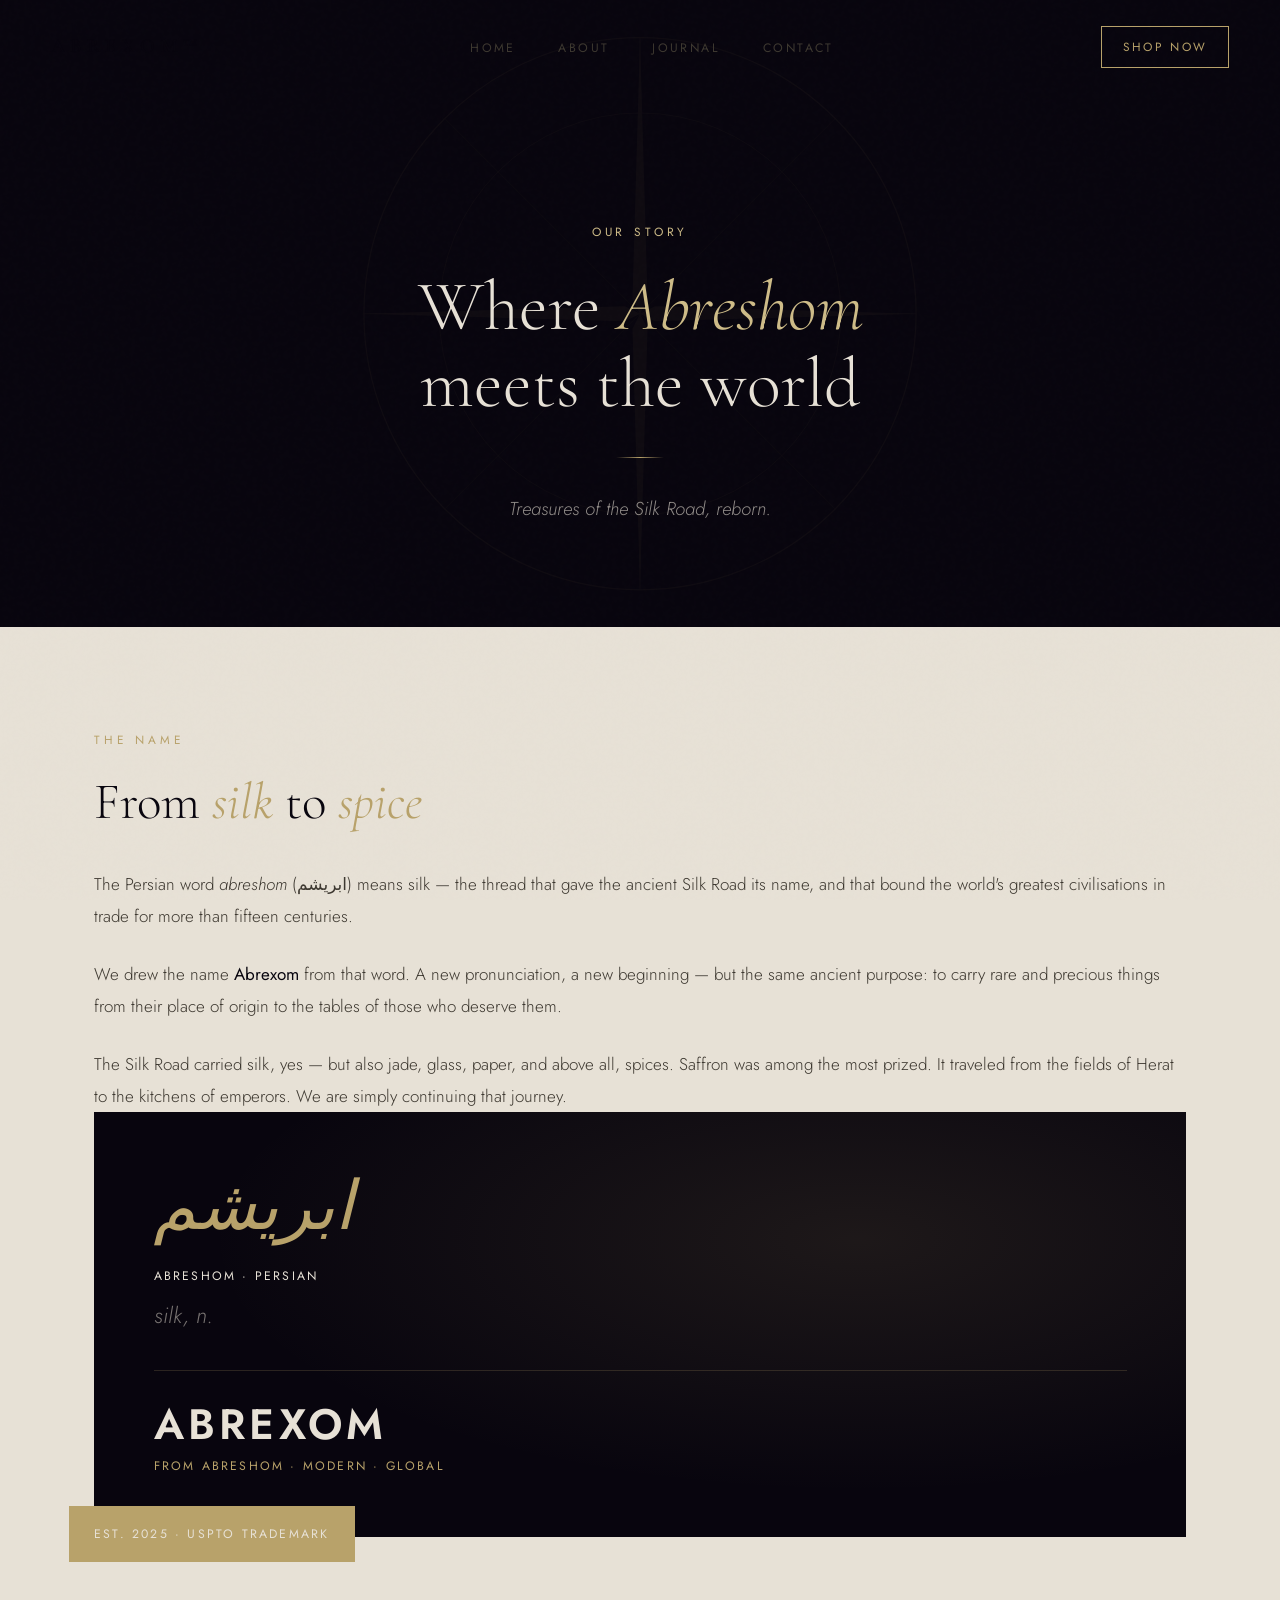
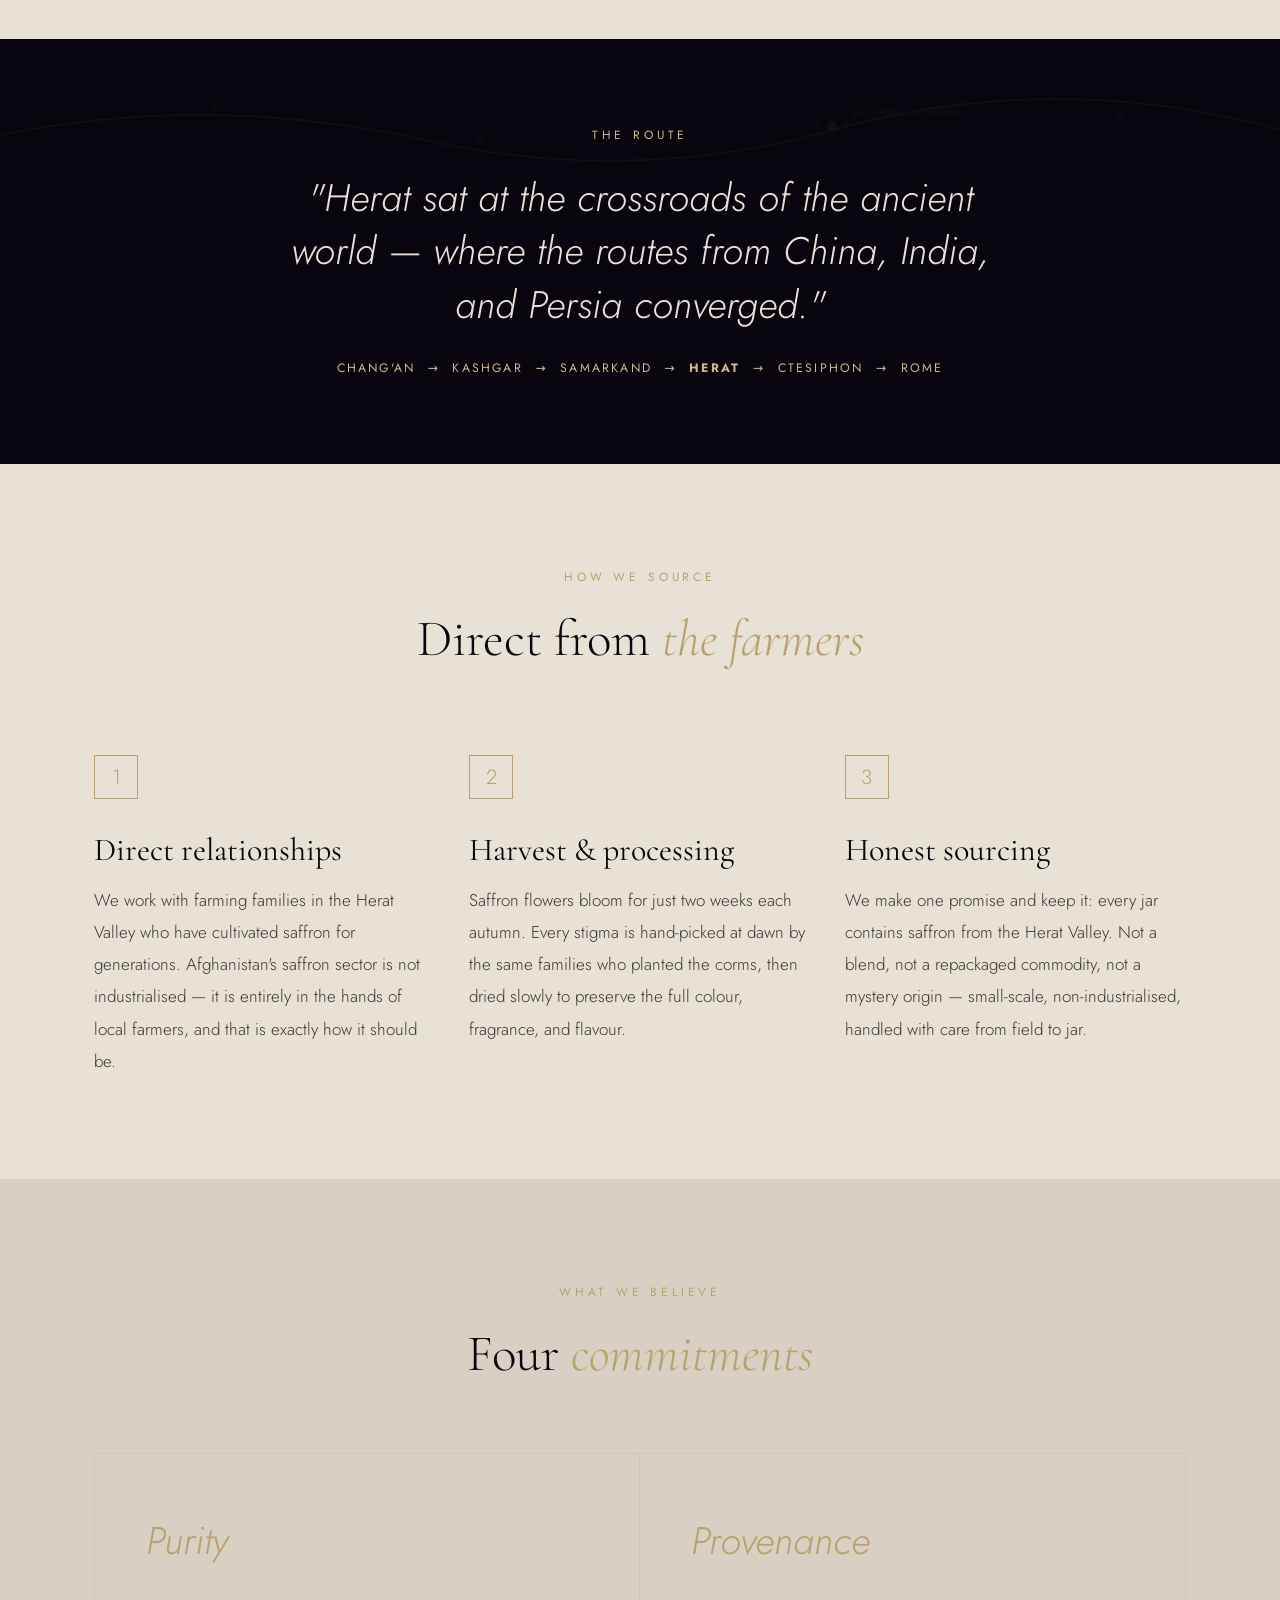
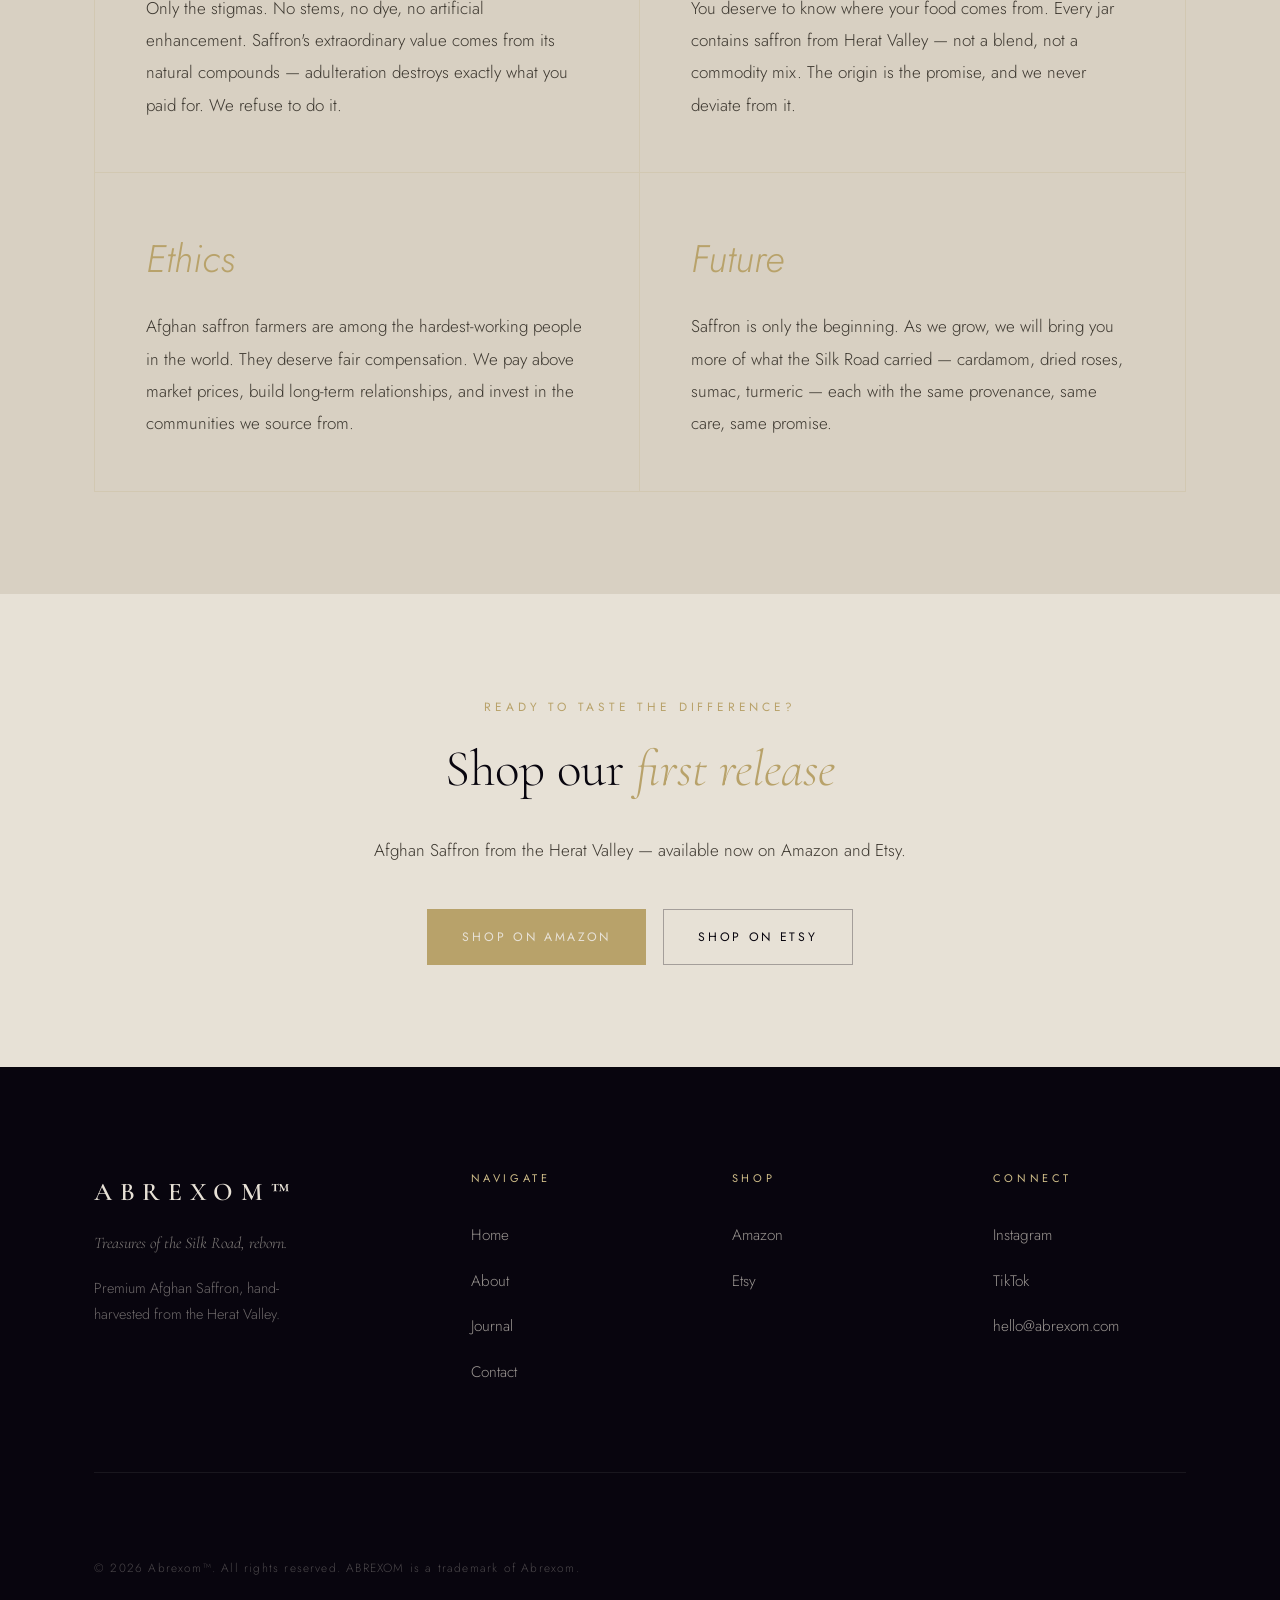
==== commit fdc64627: "Update about.html" ====
--- a/pages/about.html
+++ b/pages/about.html
@@ -102,7 +102,7 @@
         </div>
         <!-- Decorative tag -->
         <div style="position:absolute;bottom:-1.5rem;left:-1.5rem;background:var(--gold);padding:1rem 1.5rem;">
-         <!-- <p class="t-caption" style="color:var(--stone);">Est. 2025 · USPTO Trademark</p> -->
+          <p class="t-caption" style="color:var(--stone);">Est. 2025 · USPTO Trademark</p> 
         </div> 
       </div>
     </div>
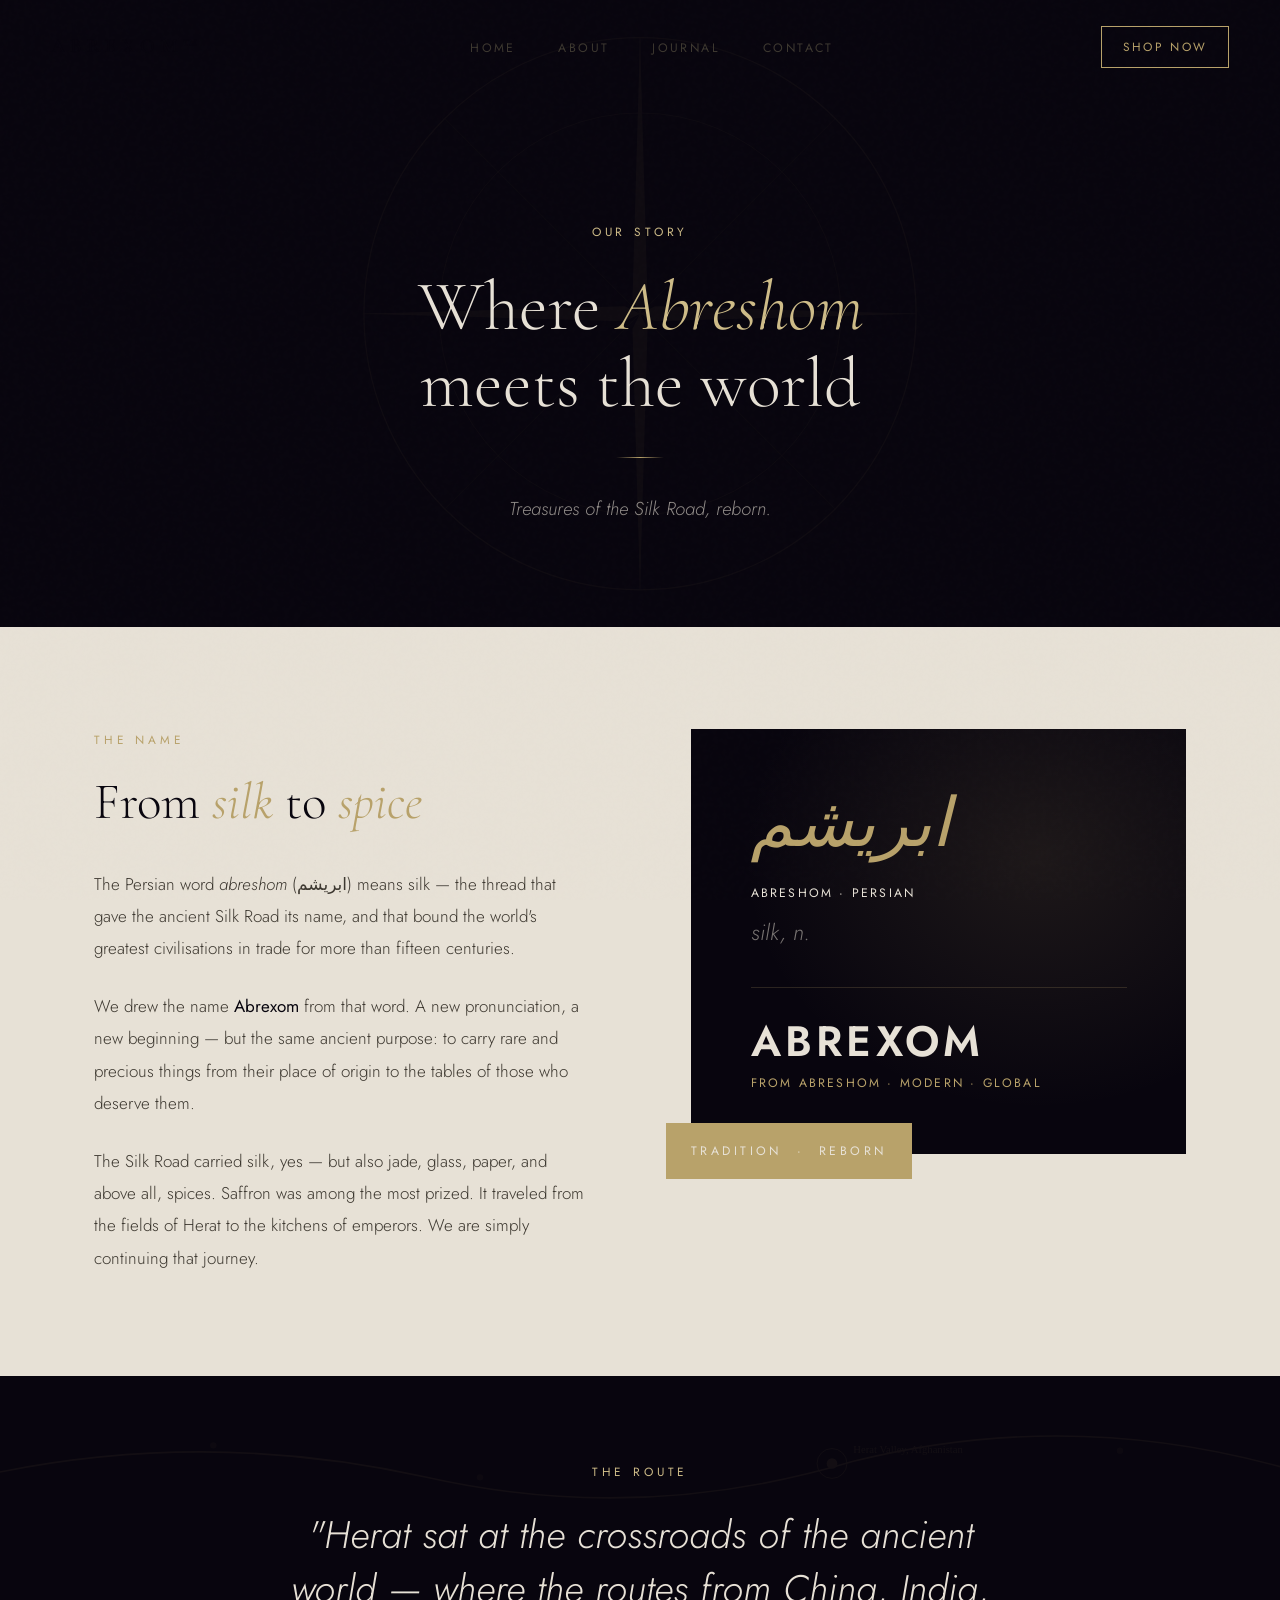
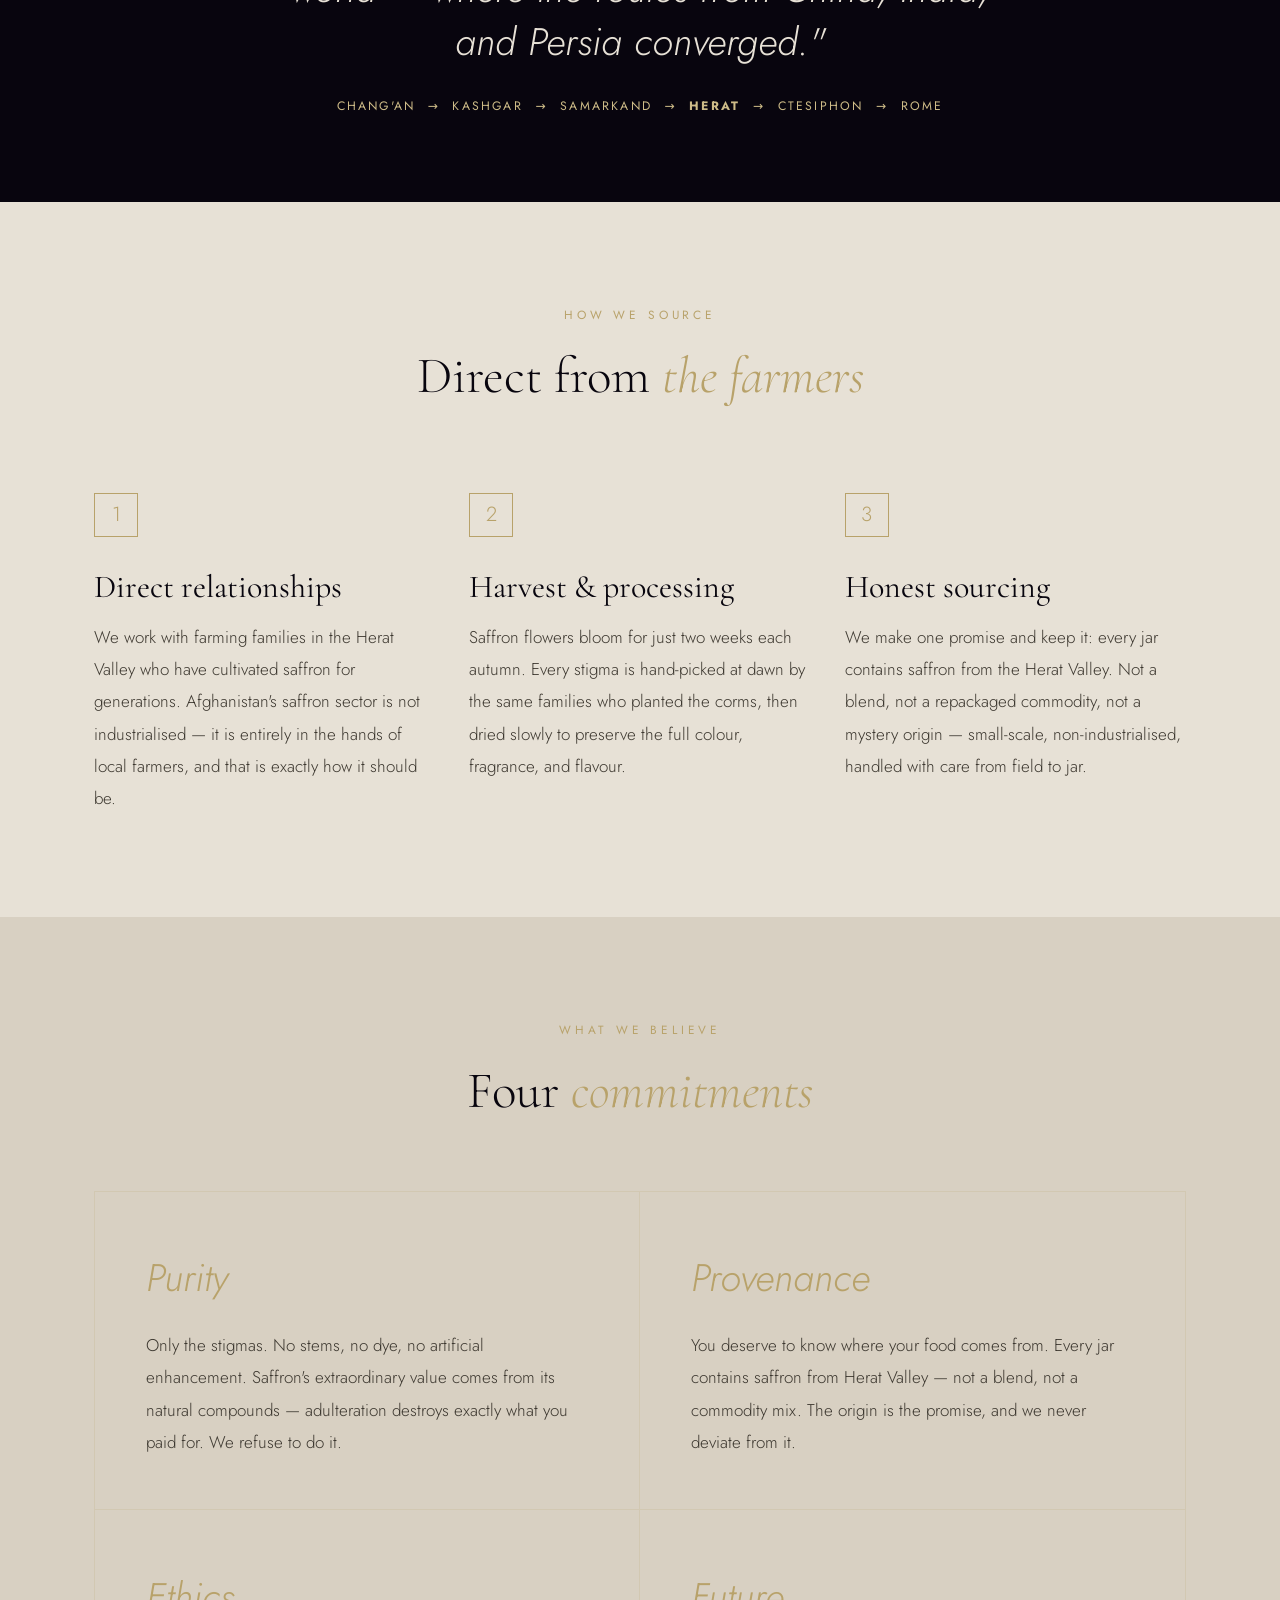
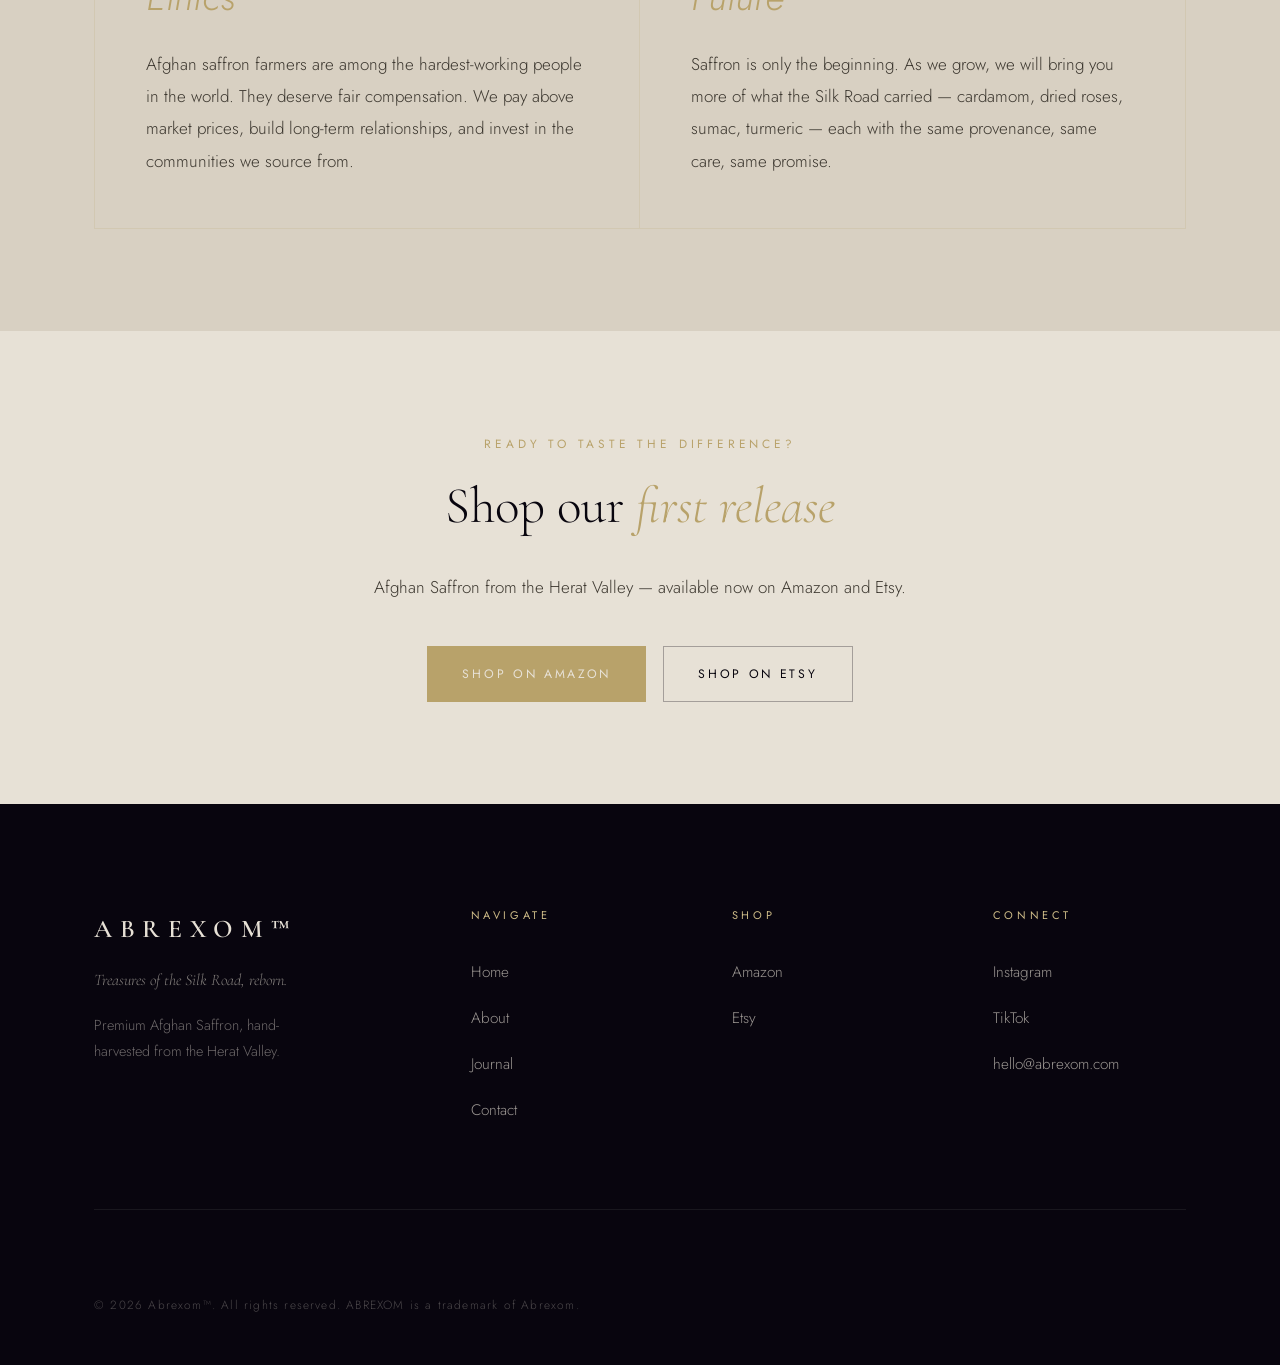
==== commit f66f27f5: "Add files via upload" ====
--- a/pages/about.html
+++ b/pages/about.html
@@ -18,7 +18,7 @@
   <meta property="og:description" content="From the word Abreshom — silk in Persian — we built a brand to revive the treasures of the ancient Silk Road." />
   <meta property="og:image" content="https://www.abrexom.com/assets/images/og-image.jpg" />
   <link rel="icon" href="/assets/images/favicon.ico" />
-  <link rel="stylesheet" href="/css/global.css?v=8" />
+  <link rel="stylesheet" href="/css/global.css?v=9" />
 
 </head>
 <body>
@@ -74,7 +74,7 @@
 <!-- ══ ORIGIN STORY ══════════════════════════════════════════ -->
 <section class="section">
   <div class="container">
-    <div class="grid-2" style="gap:6rem;">
+    <div style="display:grid;grid-template-columns:1fr 1fr;gap:6rem;align-items:start;">
       <div class="reveal">
         <span class="t-eyebrow">The Name</span>
         <h2 class="t-h2" style="margin:1.25rem 0 2rem;">From <em>silk</em> to <em>spice</em></h2>
@@ -102,8 +102,8 @@
         </div>
         <!-- Decorative tag -->
         <div style="position:absolute;bottom:-1.5rem;left:-1.5rem;background:var(--gold);padding:1rem 1.5rem;">
-          <p class="t-caption" style="color:var(--stone);">Est. 2025 · USPTO Trademark</p> 
-        </div> 
+          <p class="t-caption" style="color:var(--stone);letter-spacing:0.28em;">Tradition &nbsp;·&nbsp; Reborn</p>
+        </div>
       </div>
     </div>
   </div>
--- a/css/global.css
+++ b/css/global.css
@@ -79,6 +79,7 @@
 .container--narrow { max-width:740px; }
 .section { padding:6rem 0; }
 .section--sm { padding:4rem 0; }
+.grid-2 { display:grid; grid-template-columns:1fr 1fr; gap:4rem; align-items:start; }
 .grid-3 { display:grid; grid-template-columns:repeat(3,1fr); gap:2rem; }
 
 /* ── Utilities ──────────────────────────────────────────────── */
@@ -538,6 +539,7 @@
   .section--sm { padding:3rem 0; }
 
   /* Grids → single column */
+  .grid-2 { grid-template-columns:1fr; gap:2.5rem; }
   .product-grid { grid-template-columns:1fr; gap:0; }
   .grid-3 { grid-template-columns:1fr; gap:1.75rem; }
 
@@ -566,9 +568,12 @@
   /* Journal */
   .journal-header { flex-direction:column; align-items:flex-start; }
 
-  /* About grid */
-  .about-values-grid { grid-template-columns:1fr; }
-  .about-values-grid > div { border-right:none !important; padding:2.25rem 1.5rem; }
+  /* About origin section grid */
+  .about-origin-grid { grid-template-columns:1fr !important; gap:3rem !important; }
+
+  /* About page values grid */
+  .about-values-grid { grid-template-columns:1fr !important; }
+  .about-values-grid > div { border-right:none !important; }
   .about-values-grid > div:nth-last-child(-n+2) { border-bottom:0.5px solid rgba(184,162,106,0.18); }
   .about-values-grid > div:last-child { border-bottom:none; }
 
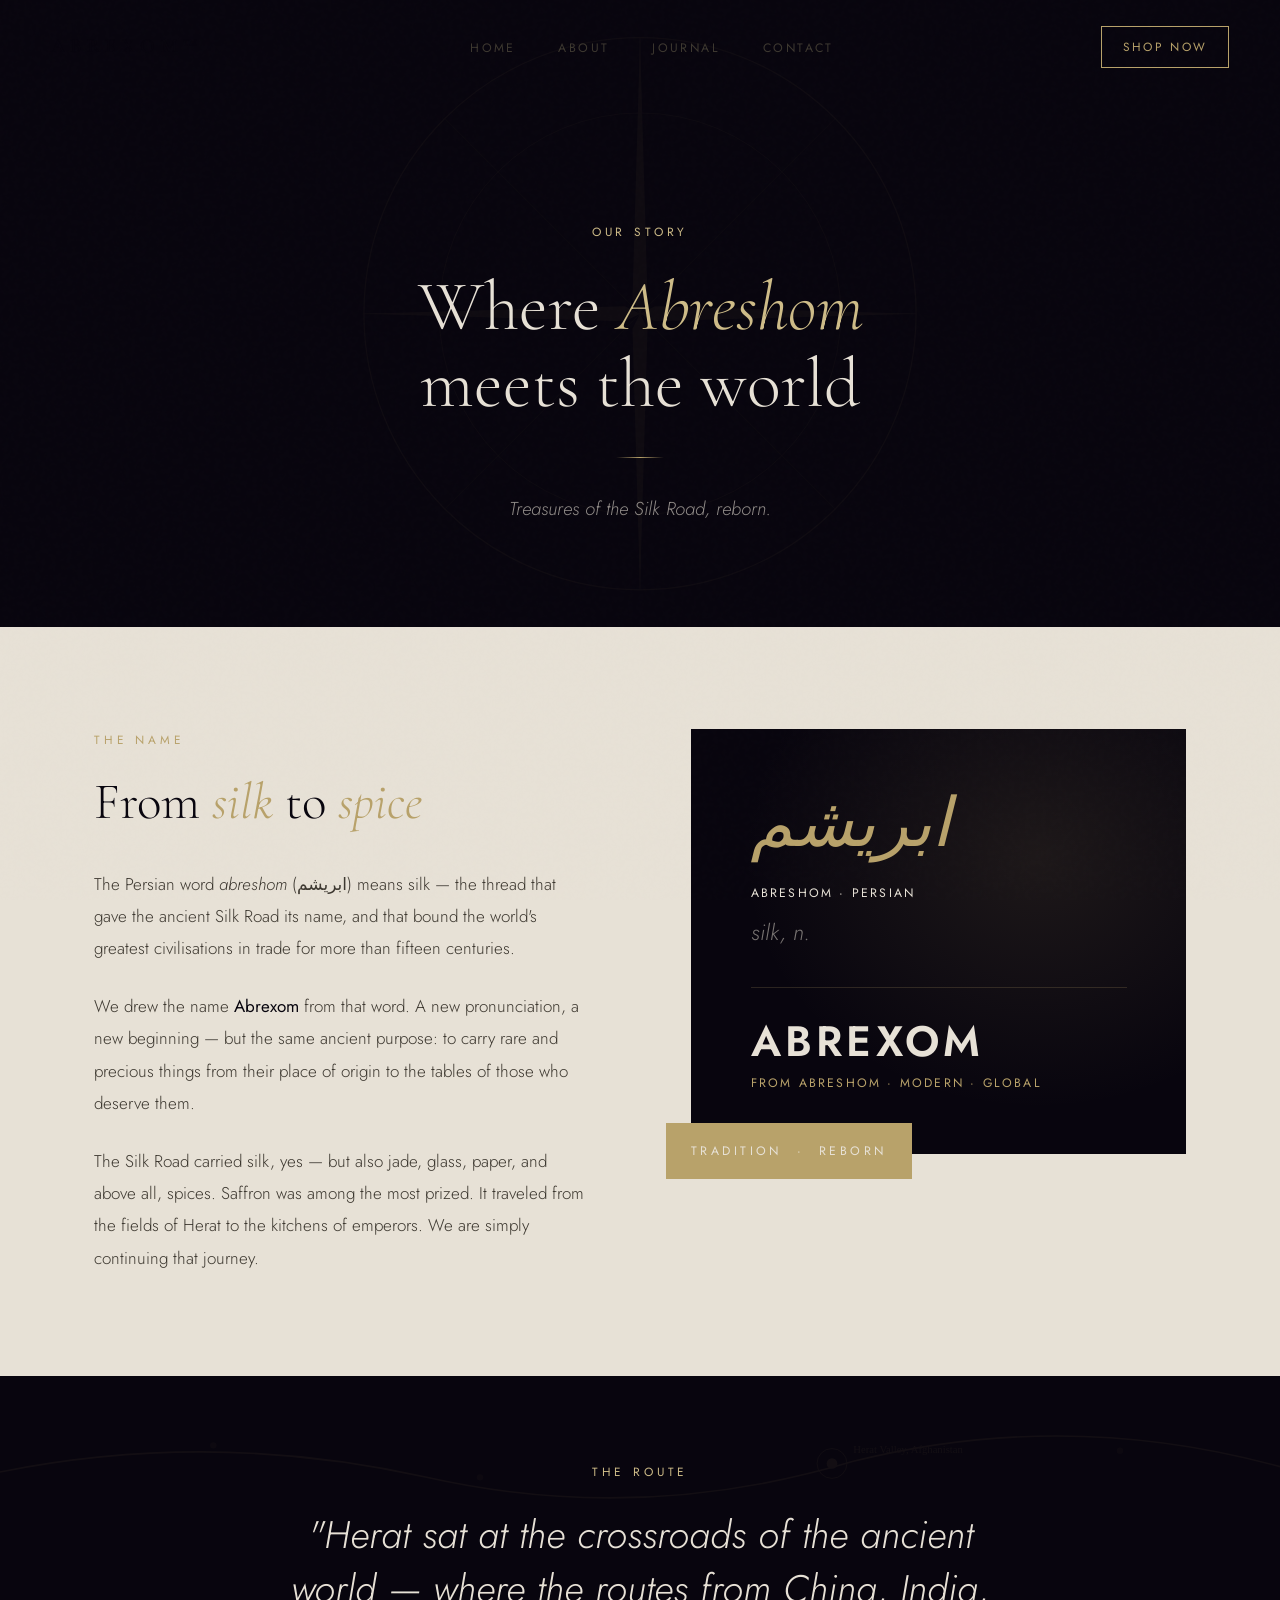
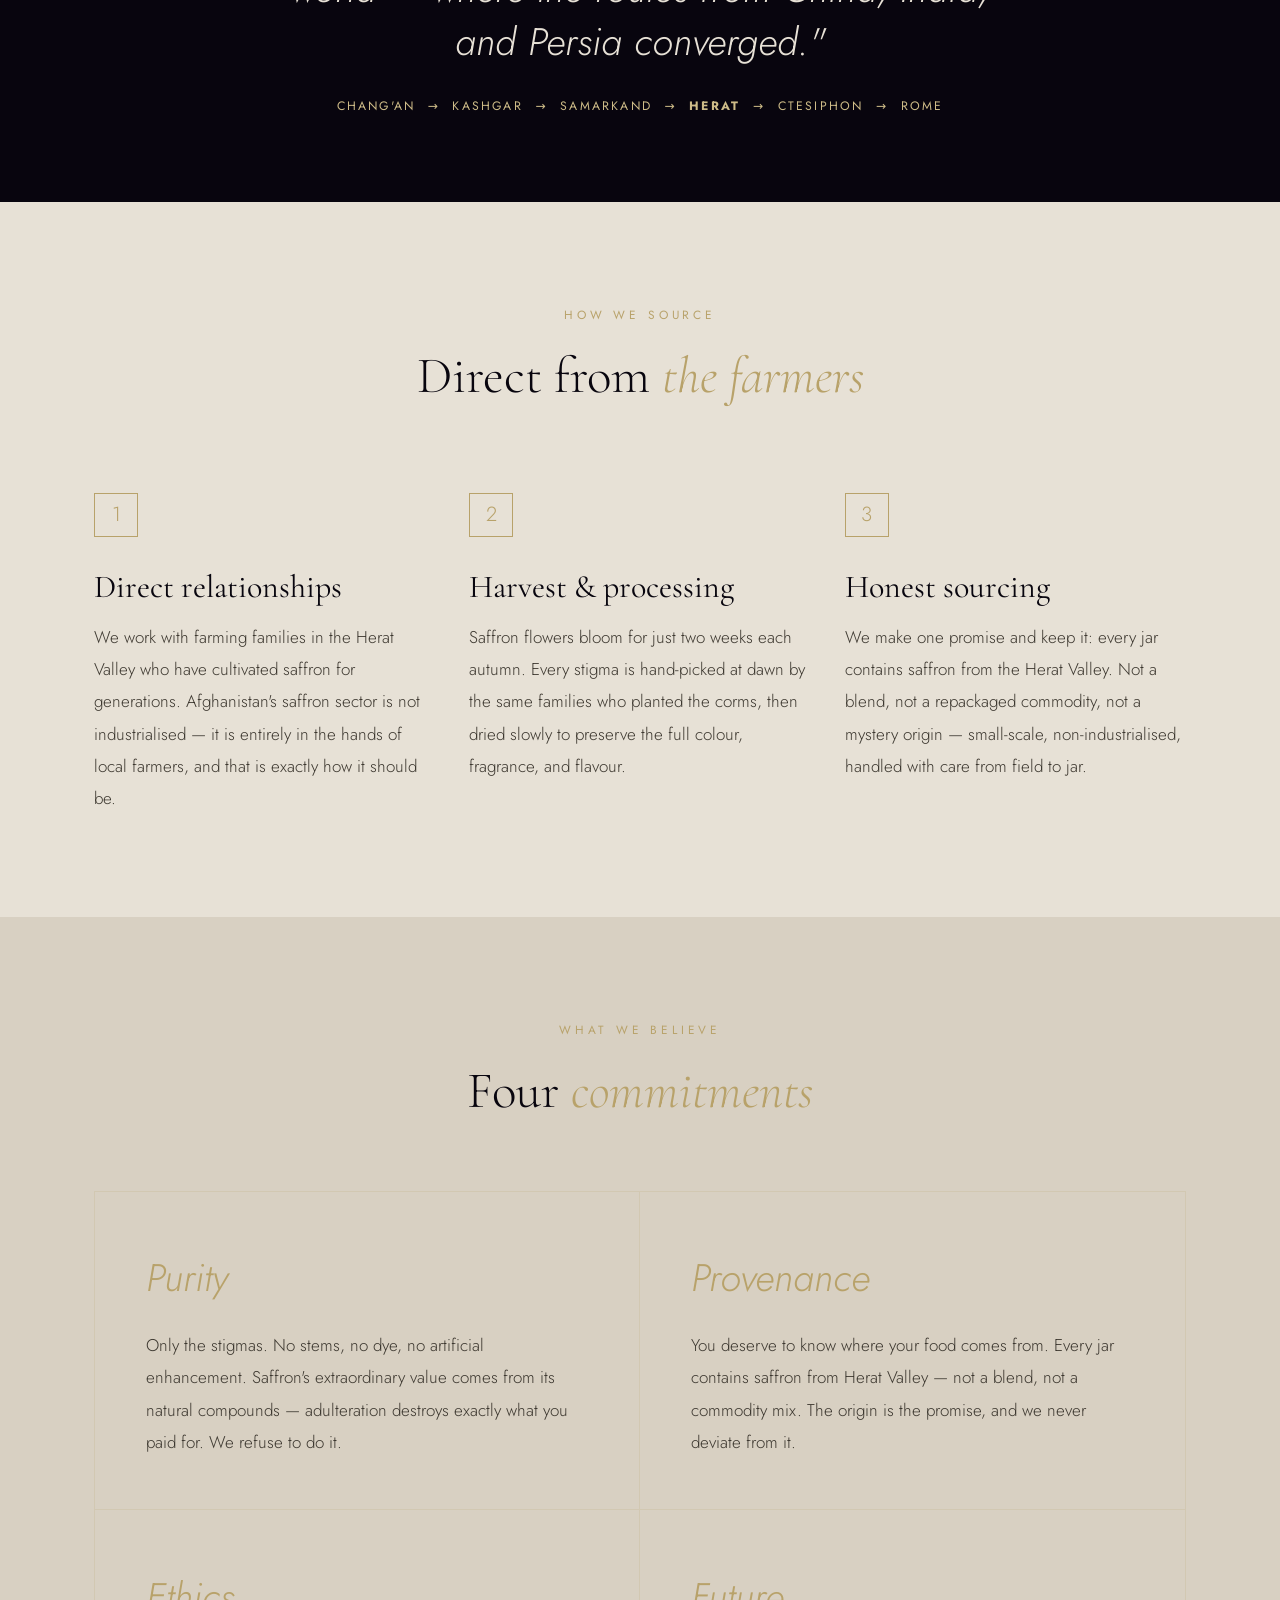
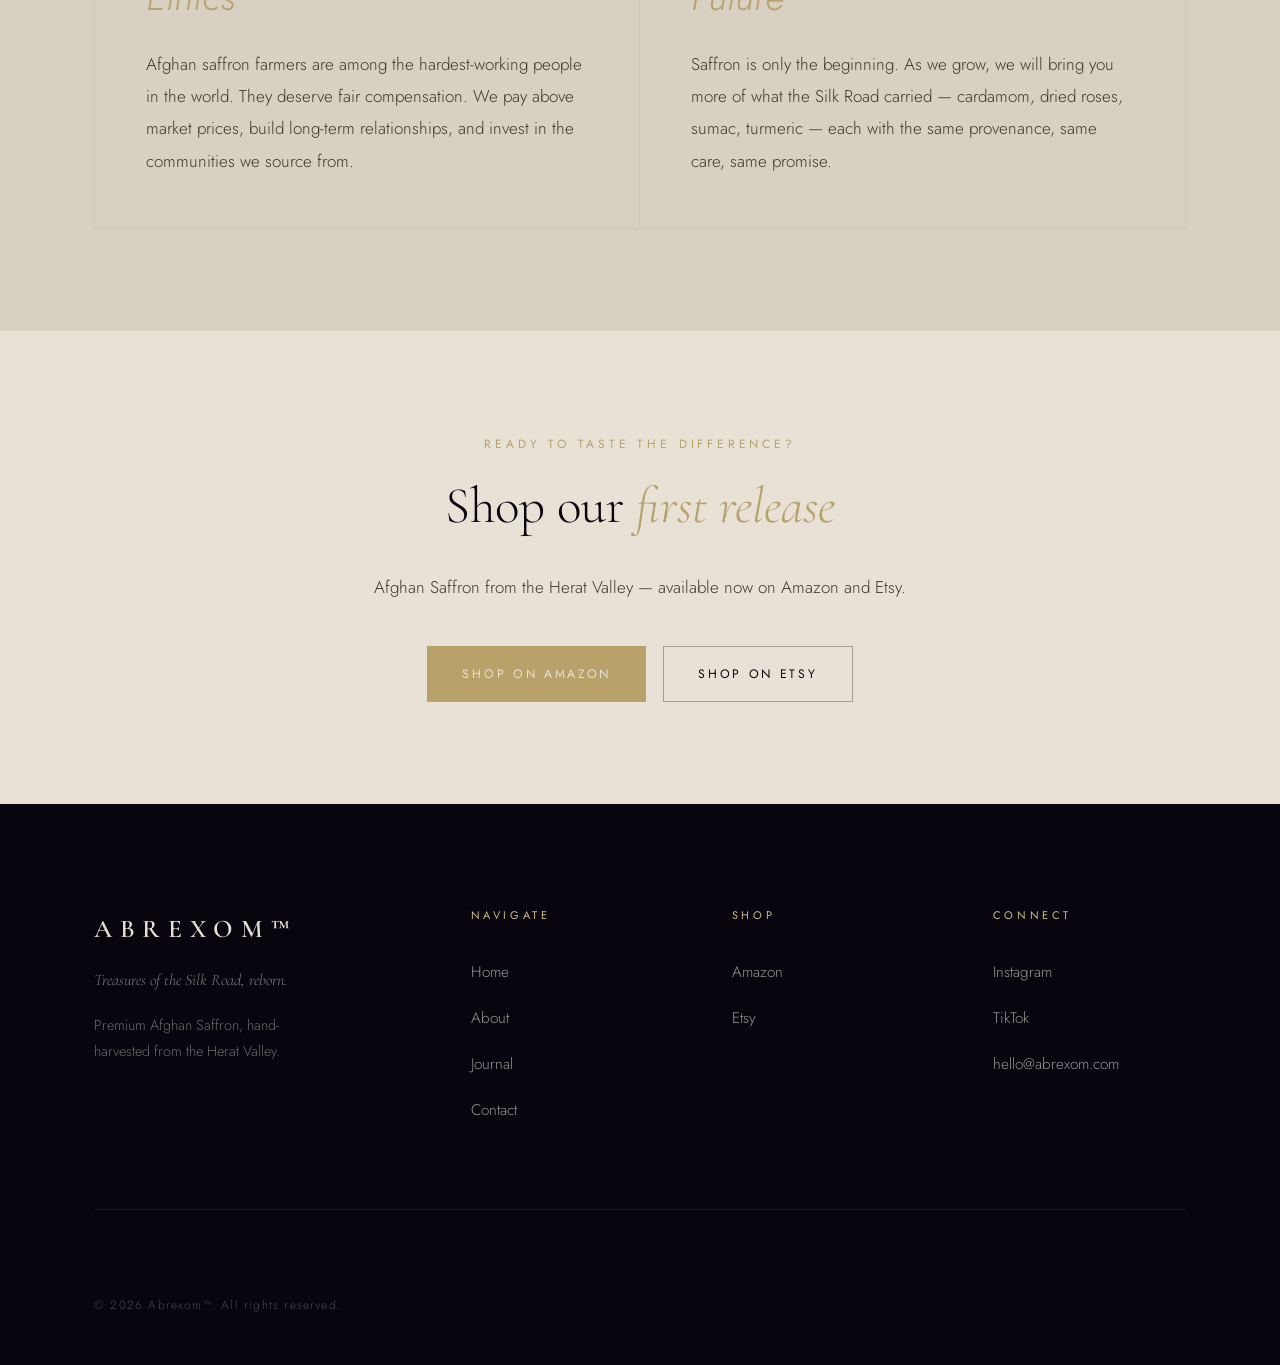
==== commit 11612265: "Update about.html" ====
--- a/pages/about.html
+++ b/pages/about.html
@@ -232,7 +232,7 @@
       </div>
     </div>
     <div class="footer__bottom">
-      <p class="footer__legal">&copy; <span class="footer-year"></span> Abrexom™. All rights reserved. ABREXOM is a trademark of Abrexom.</p>
+      <p class="footer__legal">&copy; <span class="footer-year"></span> Abrexom™. All rights reserved.</p>
     </div>
   </div>
 </footer>
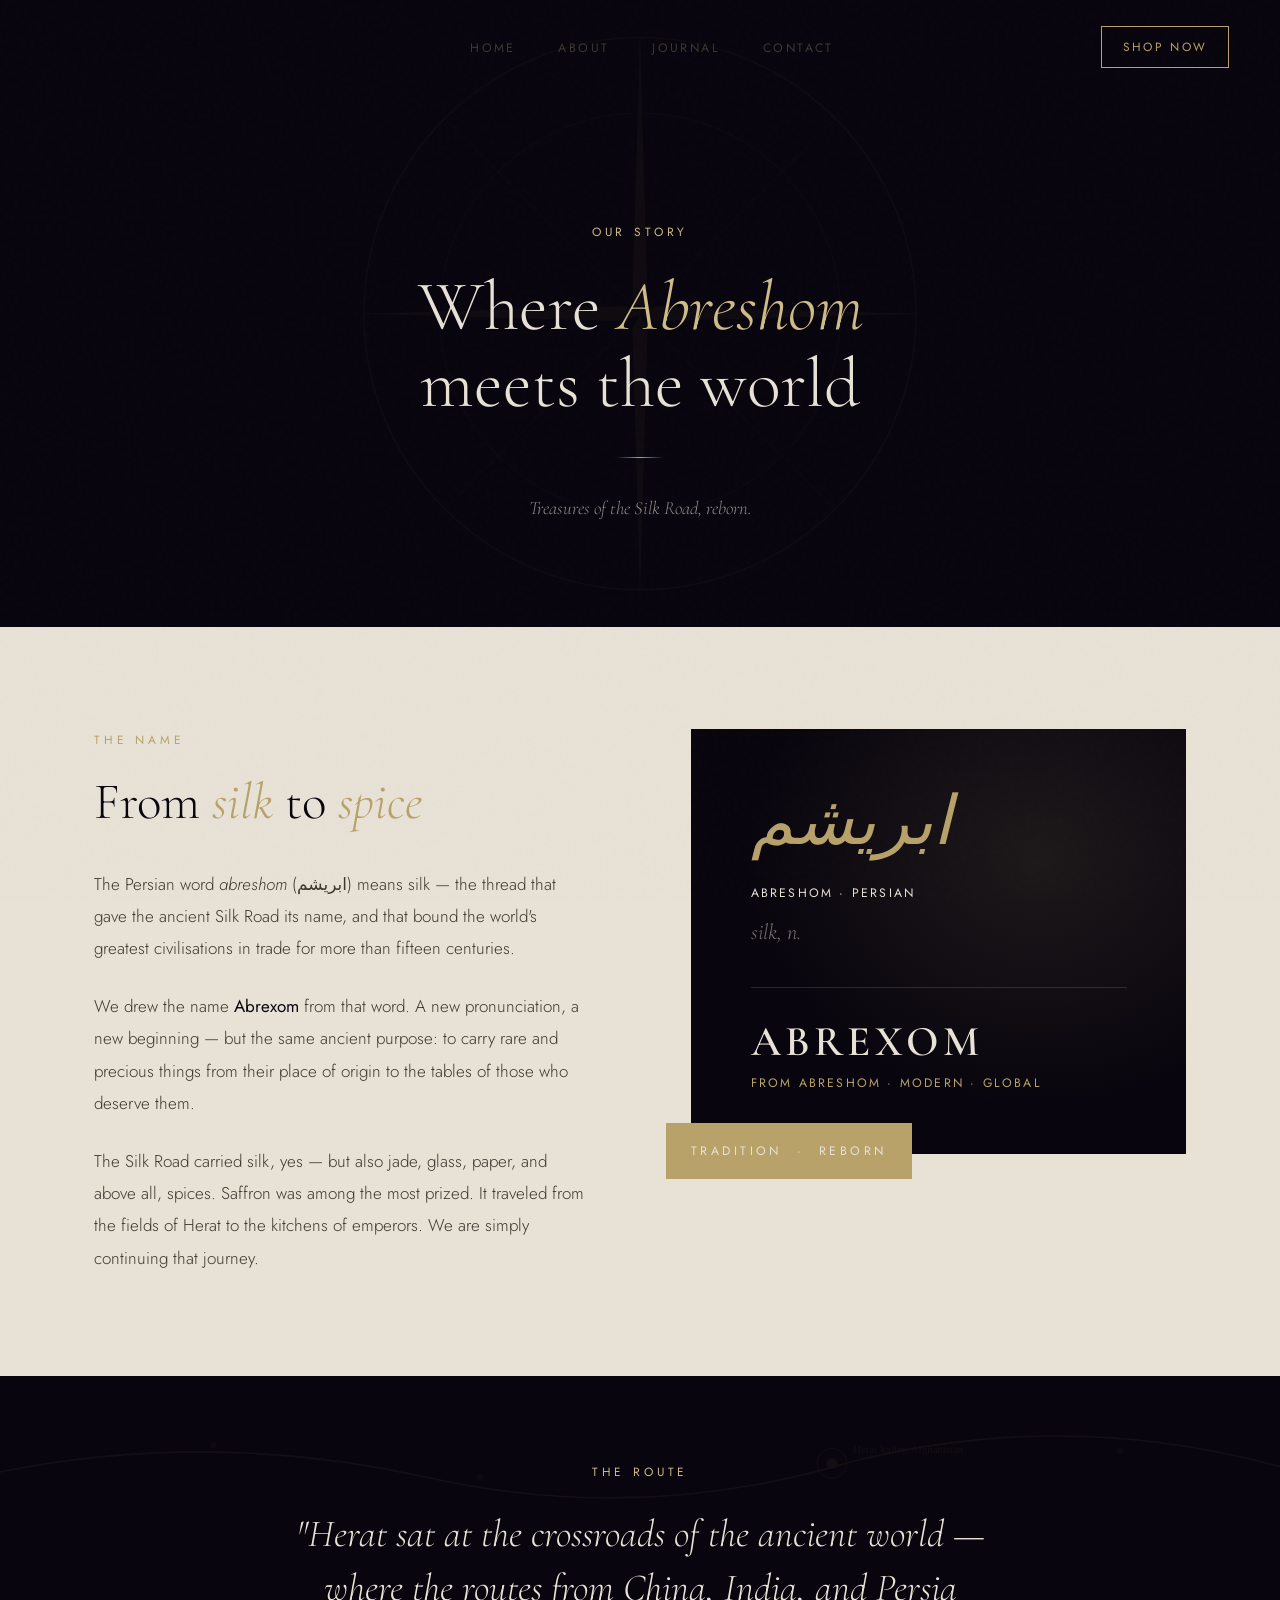
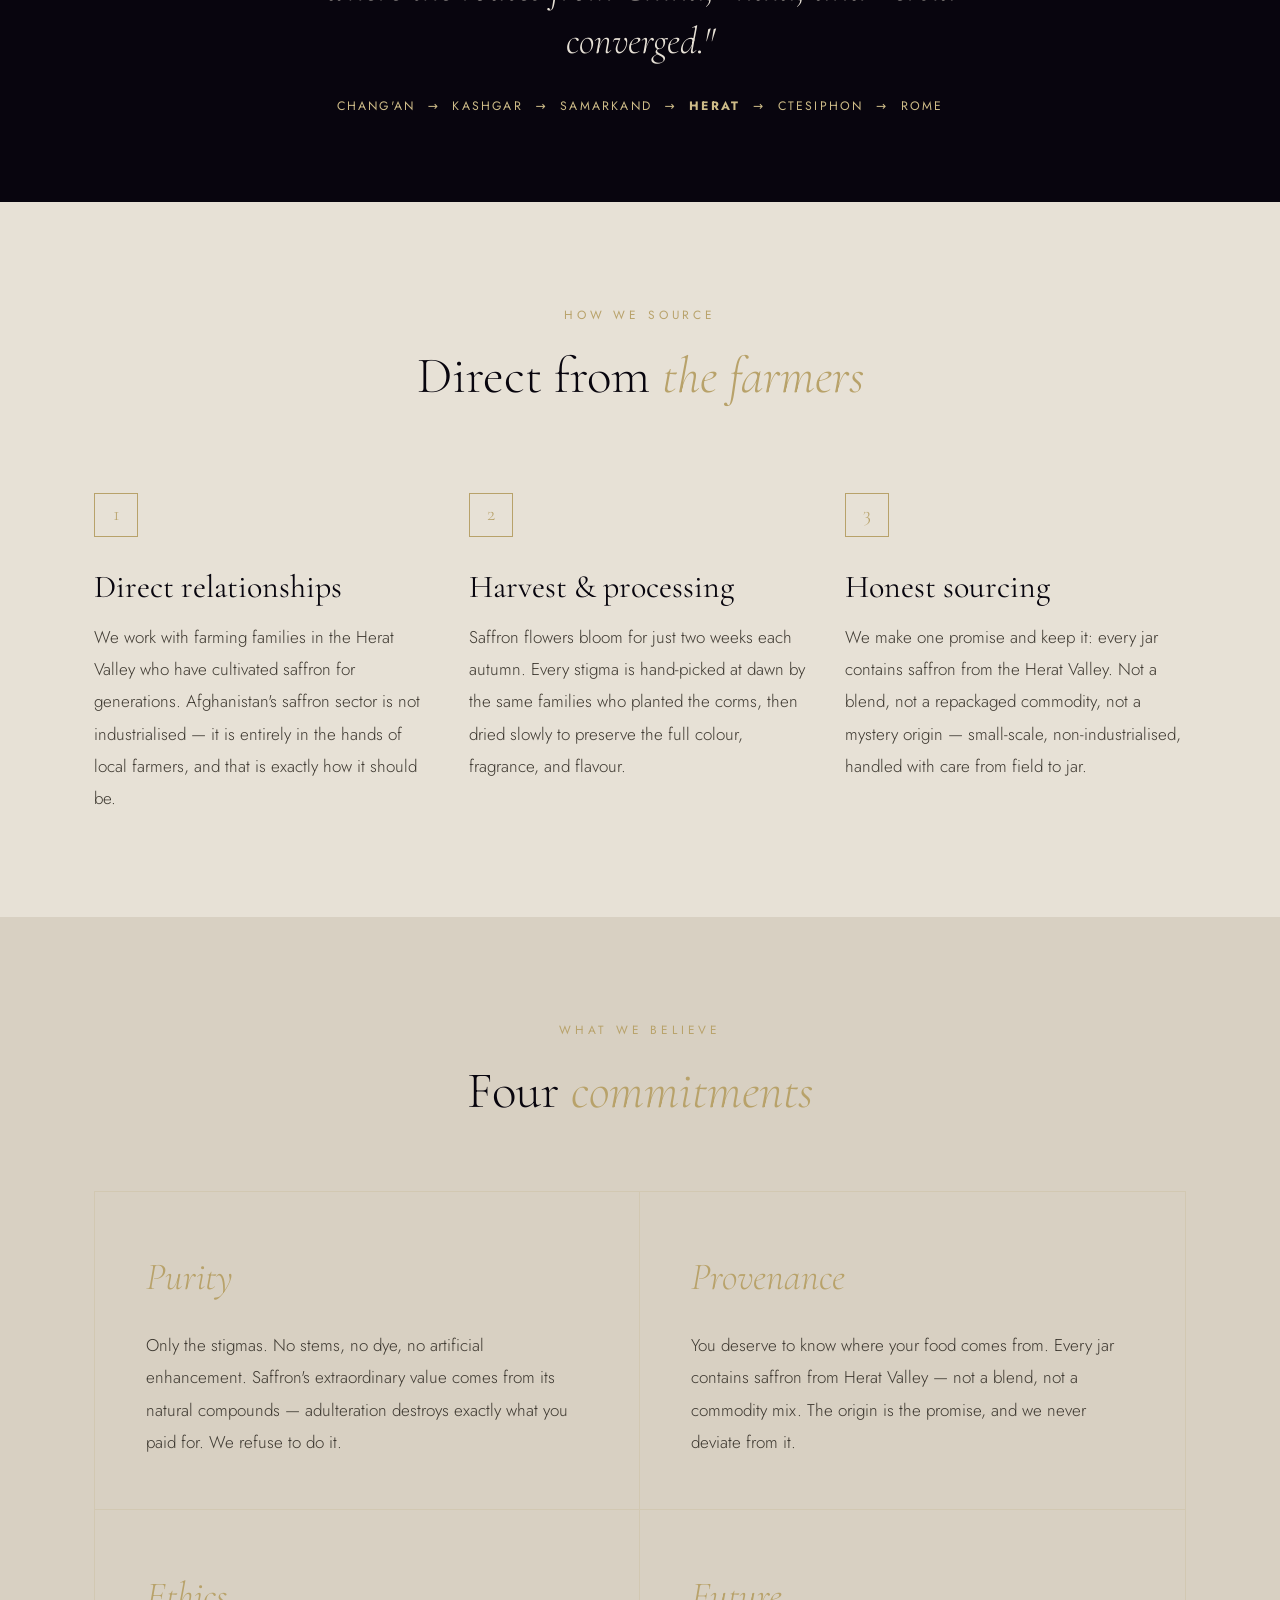
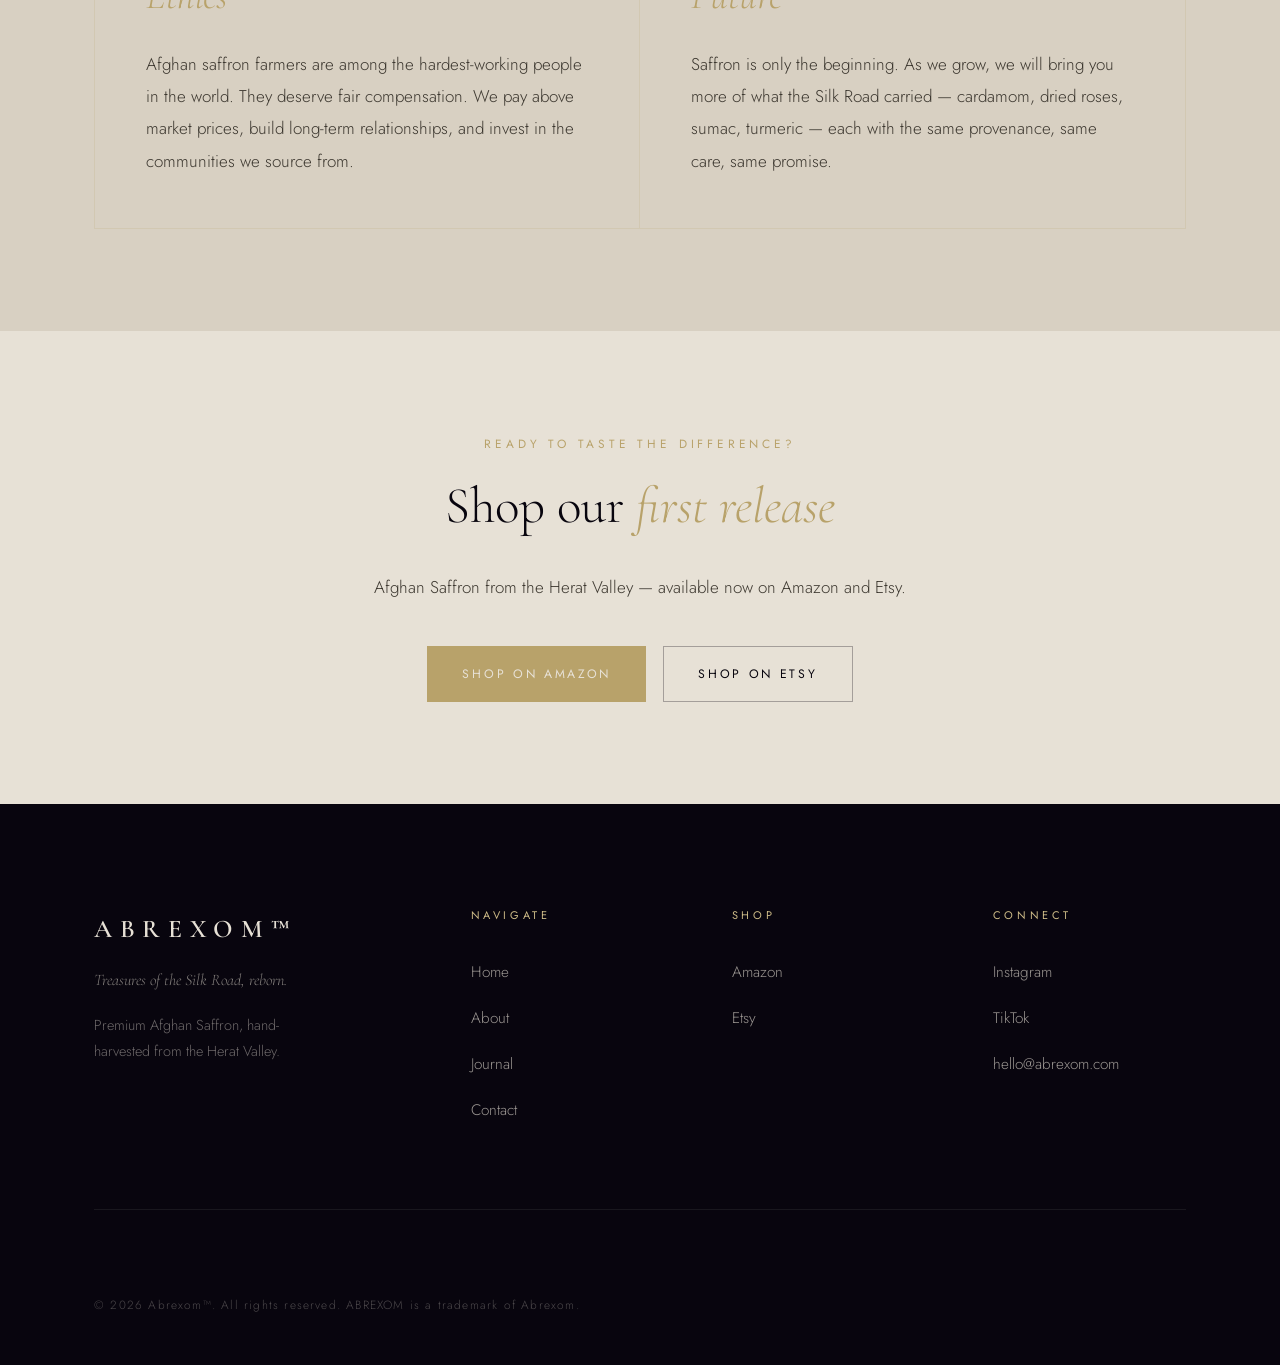
==== commit 05b7ba05: "Add files via upload" ====
--- a/pages/about.html
+++ b/pages/about.html
@@ -18,7 +18,7 @@
   <meta property="og:description" content="From the word Abreshom — silk in Persian — we built a brand to revive the treasures of the ancient Silk Road." />
   <meta property="og:image" content="https://www.abrexom.com/assets/images/og-image.jpg" />
   <link rel="icon" href="/assets/images/favicon.ico" />
-  <link rel="stylesheet" href="/css/global.css?v=9" />
+  <link rel="stylesheet" href="/css/global.css?v=10" />
 
 </head>
 <body>
@@ -65,7 +65,7 @@
     <p class="t-eyebrow" style="color:var(--gold-light);margin-bottom:1.5rem;opacity:0;animation:fadeUp 0.8s 0.1s forwards;">Our Story</p>
     <h1 class="t-h1" style="color:var(--stone);opacity:0;animation:fadeUp 0.8s 0.3s forwards;">Where <em style="color:var(--gold-light);">Abreshom</em><br>meets the world</h1>
     <div class="divider" style="opacity:0;animation:fadeIn 1s 0.6s forwards;"></div>
-    <p style="font-family:var(--ff-display);font-style:italic;font-size:1.1rem;color:rgba(231,225,214,0.6);margin-top:1.5rem;opacity:0;animation:fadeUp 0.8s 0.8s forwards;">
+    <p style="font-family:var(--ff-serif);font-style:italic;font-size:1.1rem;color:rgba(231,225,214,0.6);margin-top:1.5rem;opacity:0;animation:fadeUp 0.8s 0.8s forwards;">
       Treasures of the Silk Road, reborn.
     </p>
   </div>
@@ -93,11 +93,11 @@
       <div class="reveal reveal-delay-2" style="position:relative;">
         <div style="background:var(--ink);padding:3.5rem;position:relative;overflow:hidden;">
           <div style="position:absolute;inset:0;background:radial-gradient(ellipse at 70% 30%,rgba(184,162,106,0.12),transparent 60%);"></div>
-          <p style="font-family:var(--ff-display);font-size:4rem;font-weight:300;font-style:italic;color:var(--gold);line-height:1;margin-bottom:1.5rem;position:relative;">ابریشم</p>
+          <p style="font-family:var(--ff-serif);font-size:4rem;font-weight:300;font-style:italic;color:var(--gold);line-height:1;margin-bottom:1.5rem;position:relative;">ابریشم</p>
           <p class="t-caption" style="color:var(--stone);position:relative;margin-bottom:0.5rem;">Abreshom · Persian</p>
-          <p style="font-family:var(--ff-display);font-size:1.3rem;font-style:italic;color:rgba(231,225,214,0.5);position:relative;">silk, n.</p>
+          <p style="font-family:var(--ff-serif);font-size:1.3rem;font-style:italic;color:rgba(231,225,214,0.5);position:relative;">silk, n.</p>
           <div style="height:0.5px;background:rgba(184,162,106,0.2);margin:2rem 0;position:relative;"></div>
-          <p style="font-family:var(--ff-display);font-size:2.5rem;font-weight:600;letter-spacing:0.1em;color:var(--stone);position:relative;line-height:1;">ABREXOM</p>
+          <p style="font-family:var(--ff-serif);font-size:2.5rem;font-weight:600;letter-spacing:0.1em;color:var(--stone);position:relative;line-height:1;">ABREXOM</p>
           <p class="t-caption" style="color:var(--gold);position:relative;margin-top:0.5rem;">From abreshom · modern · global</p>
         </div>
         <!-- Decorative tag -->
@@ -122,7 +122,7 @@
   </svg>
   <div class="container" style="position:relative;z-index:1;text-align:center;">
     <span class="t-eyebrow reveal" style="color:var(--gold-light);">The Route</span>
-    <p style="font-family:var(--ff-display);font-size:clamp(1.4rem,3vw,2.4rem);font-weight:300;font-style:italic;color:var(--stone);max-width:700px;margin:1.5rem auto;line-height:1.4;" class="reveal reveal-delay-1">
+    <p style="font-family:var(--ff-serif);font-size:clamp(1.4rem,3vw,2.4rem);font-weight:300;font-style:italic;color:var(--stone);max-width:700px;margin:1.5rem auto;line-height:1.4;" class="reveal reveal-delay-1">
       "Herat sat at the crossroads of the ancient world — where the routes from China, India, and Persia converged."
     </p>
     <p class="t-caption reveal reveal-delay-2" style="color:var(--gold-light);">Chang'an &nbsp;→&nbsp; Kashgar &nbsp;→&nbsp; Samarkand &nbsp;→&nbsp; <strong>Herat</strong> &nbsp;→&nbsp; Ctesiphon &nbsp;→&nbsp; Rome</p>
@@ -138,17 +138,17 @@
     </div>
     <div class="grid-3">
       <div class="reveal">
-        <div style="width:44px;height:44px;border:0.5px solid var(--gold);display:flex;align-items:center;justify-content:center;margin-bottom:1.75rem;font-family:var(--ff-display);font-size:1.2rem;color:var(--gold);">1</div>
+        <div style="width:44px;height:44px;border:0.5px solid var(--gold);display:flex;align-items:center;justify-content:center;margin-bottom:1.75rem;font-family:var(--ff-serif);font-size:1.2rem;color:var(--gold);">1</div>
         <h3 class="t-h3" style="margin-bottom:0.75rem;">Direct relationships</h3>
         <p class="t-body">We work with farming families in the Herat Valley who have cultivated saffron for generations. Afghanistan's saffron sector is not industrialised — it is entirely in the hands of local farmers, and that is exactly how it should be.</p>
       </div>
       <div class="reveal reveal-delay-2">
-        <div style="width:44px;height:44px;border:0.5px solid var(--gold);display:flex;align-items:center;justify-content:center;margin-bottom:1.75rem;font-family:var(--ff-display);font-size:1.2rem;color:var(--gold);">2</div>
+        <div style="width:44px;height:44px;border:0.5px solid var(--gold);display:flex;align-items:center;justify-content:center;margin-bottom:1.75rem;font-family:var(--ff-serif);font-size:1.2rem;color:var(--gold);">2</div>
         <h3 class="t-h3" style="margin-bottom:0.75rem;">Harvest &amp; processing</h3>
         <p class="t-body">Saffron flowers bloom for just two weeks each autumn. Every stigma is hand-picked at dawn by the same families who planted the corms, then dried slowly to preserve the full colour, fragrance, and flavour.</p>
       </div>
       <div class="reveal reveal-delay-3">
-        <div style="width:44px;height:44px;border:0.5px solid var(--gold);display:flex;align-items:center;justify-content:center;margin-bottom:1.75rem;font-family:var(--ff-display);font-size:1.2rem;color:var(--gold);">3</div>
+        <div style="width:44px;height:44px;border:0.5px solid var(--gold);display:flex;align-items:center;justify-content:center;margin-bottom:1.75rem;font-family:var(--ff-serif);font-size:1.2rem;color:var(--gold);">3</div>
         <h3 class="t-h3" style="margin-bottom:0.75rem;">Honest sourcing</h3>
         <p class="t-body">We make one promise and keep it: every jar contains saffron from the Herat Valley. Not a blend, not a repackaged commodity, not a mystery origin — small-scale, non-industrialised, handled with care from field to jar.</p>
       </div>
@@ -165,19 +165,19 @@
     </div>
     <div class="about-values-grid" style="display:grid;grid-template-columns:1fr 1fr;gap:0;border:0.5px solid rgba(184,162,106,0.18);">
       <div style="padding:clamp(1.75rem,4vw,3.5rem);border-right:0.5px solid rgba(184,162,106,0.18);border-bottom:0.5px solid rgba(184,162,106,0.18);" class="reveal">
-        <p style="font-family:var(--ff-display);font-size:clamp(1.8rem,3vw,2.5rem);font-style:italic;font-weight:300;color:var(--gold);margin-bottom:1rem;">Purity</p>
+        <p style="font-family:var(--ff-serif);font-size:clamp(1.8rem,3vw,2.5rem);font-style:italic;font-weight:300;color:var(--gold);margin-bottom:1rem;">Purity</p>
         <p class="t-body">Only the stigmas. No stems, no dye, no artificial enhancement. Saffron's extraordinary value comes from its natural compounds — adulteration destroys exactly what you paid for. We refuse to do it.</p>
       </div>
       <div style="padding:clamp(1.75rem,4vw,3.5rem);border-bottom:0.5px solid rgba(184,162,106,0.18);" class="reveal reveal-delay-2">
-        <p style="font-family:var(--ff-display);font-size:clamp(1.8rem,3vw,2.5rem);font-style:italic;font-weight:300;color:var(--gold);margin-bottom:1rem;">Provenance</p>
+        <p style="font-family:var(--ff-serif);font-size:clamp(1.8rem,3vw,2.5rem);font-style:italic;font-weight:300;color:var(--gold);margin-bottom:1rem;">Provenance</p>
         <p class="t-body">You deserve to know where your food comes from. Every jar contains saffron from Herat Valley — not a blend, not a commodity mix. The origin is the promise, and we never deviate from it.</p>
       </div>
       <div style="padding:clamp(1.75rem,4vw,3.5rem);border-right:0.5px solid rgba(184,162,106,0.18);" class="reveal reveal-delay-1">
-        <p style="font-family:var(--ff-display);font-size:clamp(1.8rem,3vw,2.5rem);font-style:italic;font-weight:300;color:var(--gold);margin-bottom:1rem;">Ethics</p>
+        <p style="font-family:var(--ff-serif);font-size:clamp(1.8rem,3vw,2.5rem);font-style:italic;font-weight:300;color:var(--gold);margin-bottom:1rem;">Ethics</p>
         <p class="t-body">Afghan saffron farmers are among the hardest-working people in the world. They deserve fair compensation. We pay above market prices, build long-term relationships, and invest in the communities we source from.</p>
       </div>
       <div style="padding:clamp(1.75rem,4vw,3.5rem);" class="reveal reveal-delay-3">
-        <p style="font-family:var(--ff-display);font-size:clamp(1.8rem,3vw,2.5rem);font-style:italic;font-weight:300;color:var(--gold);margin-bottom:1rem;">Future</p>
+        <p style="font-family:var(--ff-serif);font-size:clamp(1.8rem,3vw,2.5rem);font-style:italic;font-weight:300;color:var(--gold);margin-bottom:1rem;">Future</p>
         <p class="t-body">Saffron is only the beginning. As we grow, we will bring you more of what the Silk Road carried — cardamom, dried roses, sumac, turmeric — each with the same provenance, same care, same promise.</p>
       </div>
     </div>
@@ -232,7 +232,7 @@
       </div>
     </div>
     <div class="footer__bottom">
-      <p class="footer__legal">&copy; <span class="footer-year"></span> Abrexom™. All rights reserved.</p>
+      <p class="footer__legal">&copy; <span class="footer-year"></span> Abrexom™. All rights reserved. ABREXOM is a trademark of Abrexom.</p>
     </div>
   </div>
 </footer>
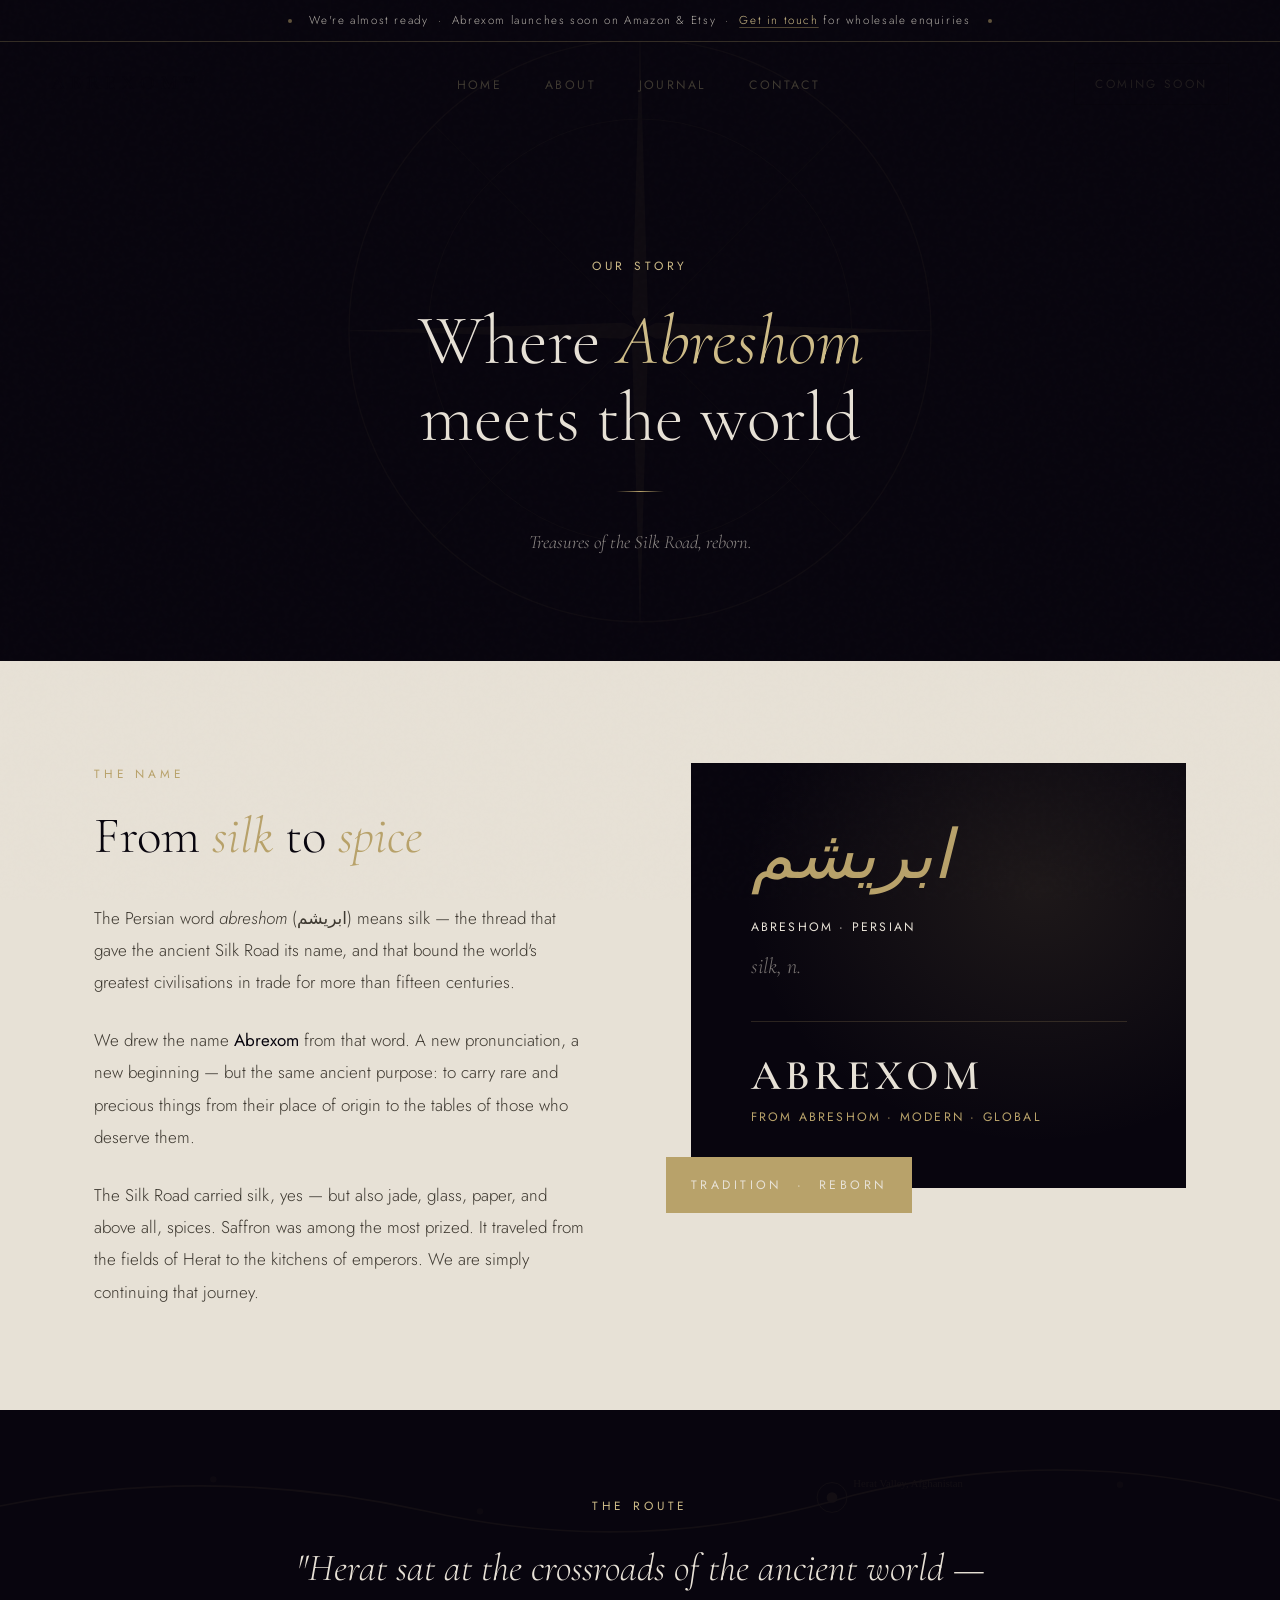
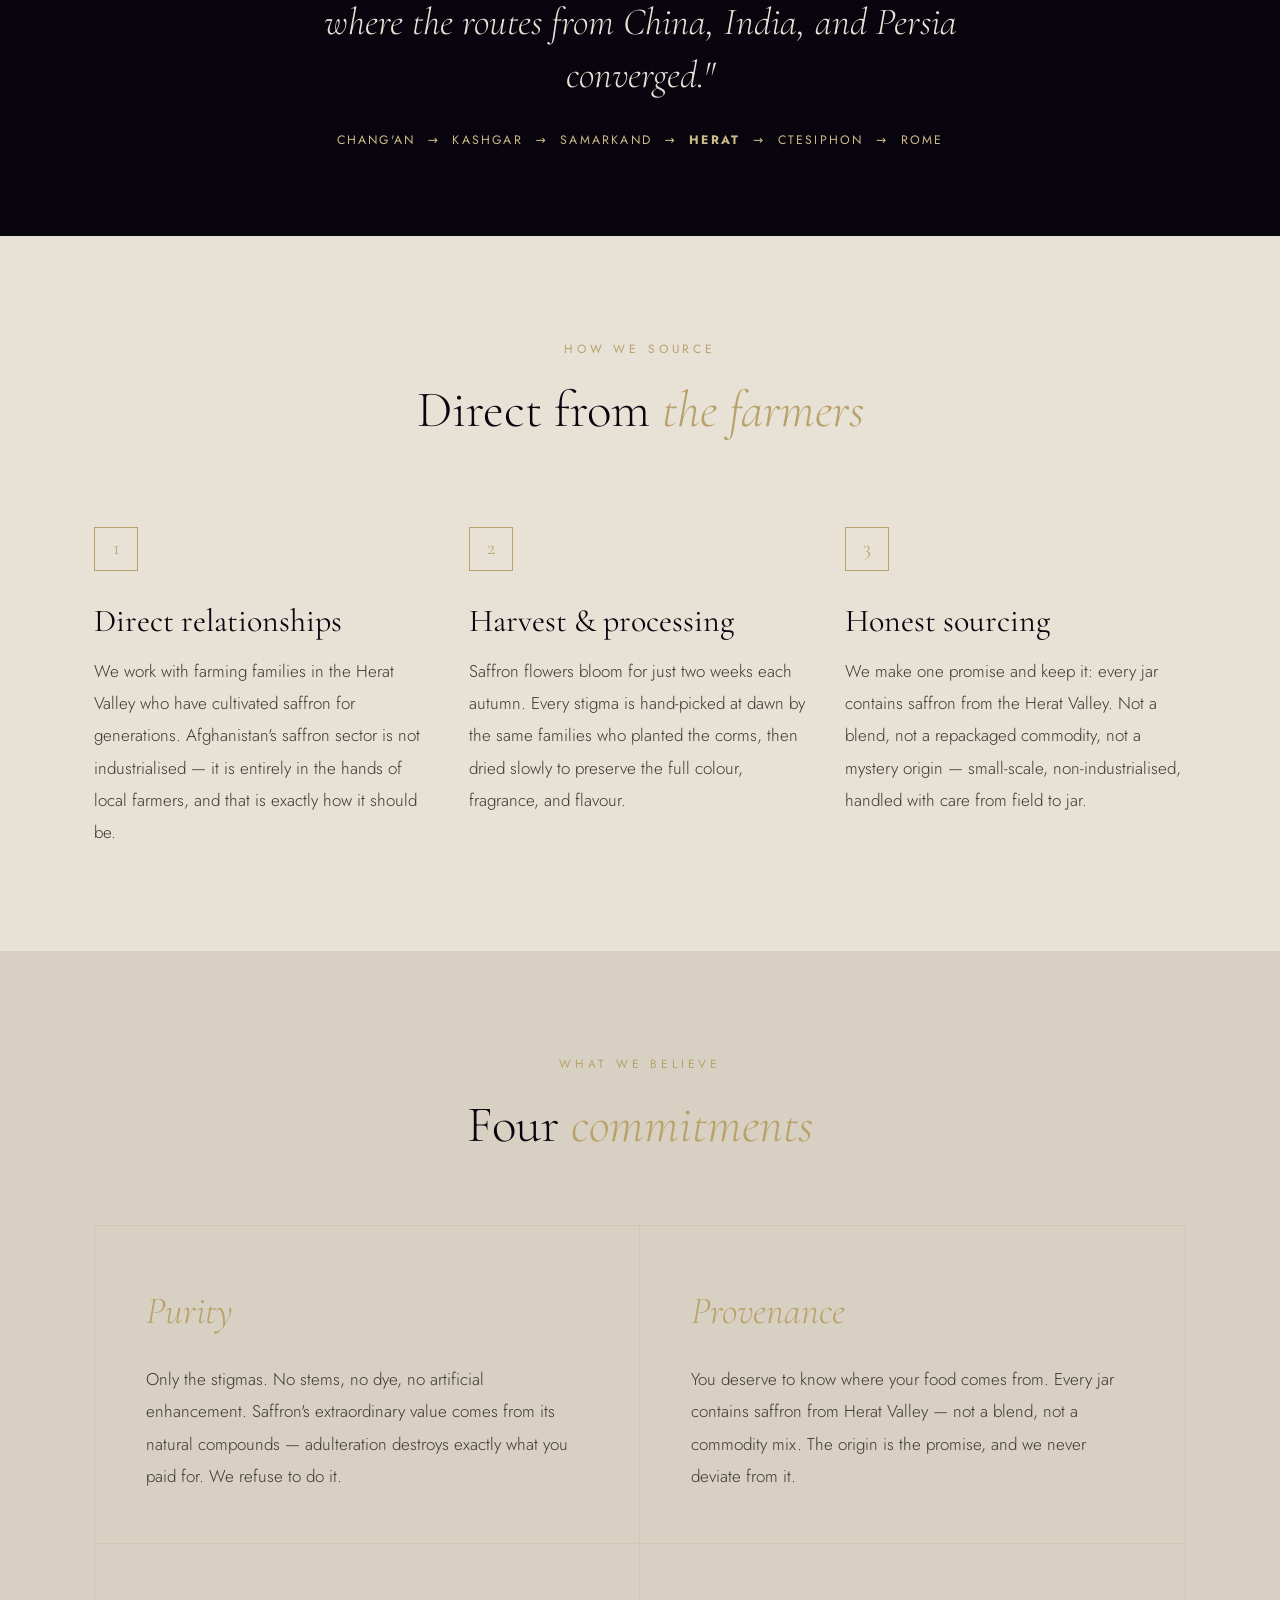
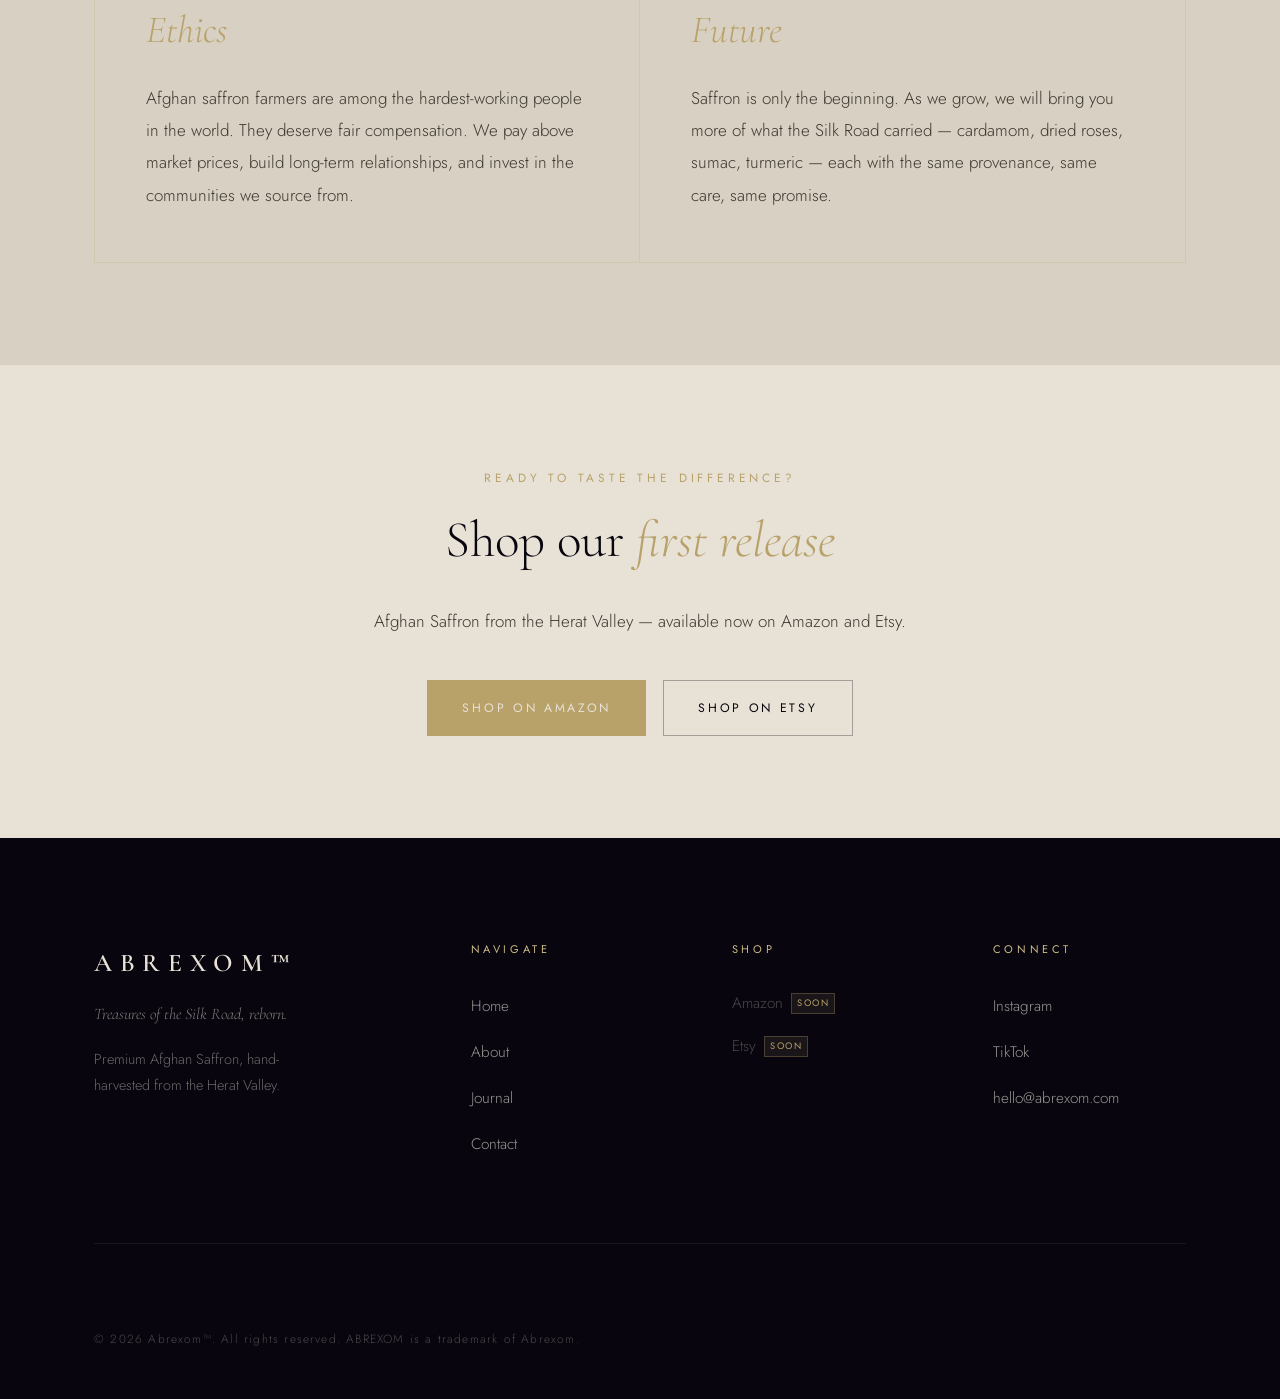
==== commit 7a266c1f: "Add files via upload" ====
--- a/pages/about.html
+++ b/pages/about.html
@@ -18,10 +18,18 @@
   <meta property="og:description" content="From the word Abreshom — silk in Persian — we built a brand to revive the treasures of the ancient Silk Road." />
   <meta property="og:image" content="https://www.abrexom.com/assets/images/og-image.jpg" />
   <link rel="icon" href="/assets/images/favicon.ico" />
-  <link rel="stylesheet" href="/css/global.css?v=10" />
+  <link rel="stylesheet" href="/css/global.css?v=11" />
 
 </head>
 <body>
+<!-- ══ ANNOUNCEMENT BANNER ══════════════════════════════════ -->
+<div class="announcement-bar">
+  <div class="announcement-bar__inner">
+    <span class="announcement-bar__dot" aria-hidden="true"></span>
+    <p>We're almost ready &nbsp;·&nbsp; Abrexom launches soon on Amazon &amp; Etsy &nbsp;·&nbsp; <a href="/pages/contact.html">Get in touch</a> for wholesale enquiries</p>
+    <span class="announcement-bar__dot" aria-hidden="true"></span>
+  </div>
+</div>
 
 <!-- ══ NAV ══════════════════════════════════════════════════ -->
 <nav class="nav" id="nav">
@@ -32,7 +40,7 @@
     <li><a href="/pages/blog.html">Journal</a></li>
     <li><a href="/pages/contact.html">Contact</a></li>
   </ul>
-  <a href="/index.html#shop" class="nav__shop">Shop Now</a>
+  <a href="/index.html#shop" class="nav__shop nav__shop--disabled" aria-disabled="true">Coming Soon</a>
   <button class="nav__toggle" id="navToggle" aria-label="Open menu">
     <span></span><span></span><span></span>
   </button>
@@ -218,8 +226,8 @@
       <div>
         <p class="footer__col-title">Shop</p>
         <ul class="footer__col-links">
-          <li><a href="https://www.amazon.com/s?k=abrexom+saffron" target="_blank" rel="noopener noreferrer">Amazon</a></li>
-          <li><a href="https://www.etsy.com/shop/abrexom" target="_blank" rel="noopener noreferrer">Etsy</a></li>
+          <li><span class="footer-link-disabled">Amazon <span class="footer-soon-tag">Soon</span></span></li>
+          <li><span class="footer-link-disabled">Etsy <span class="footer-soon-tag">Soon</span></span></li>
         </ul>
       </div>
       <div>
--- a/css/global.css
+++ b/css/global.css
@@ -421,19 +421,26 @@
 .platform-link__arrow { opacity:0.35; transition:opacity 0.2s; color:var(--gold); }
 .platform-link:hover .platform-link__arrow { opacity:1; }
 
-/* ── Blog cards ─────────────────────────────────────────────── */
+/* ── Blog grid & cards ──────────────────────────────────────── */
+.blog-grid { display:grid; grid-template-columns:repeat(3,1fr); gap:2rem; }
 .blog-card { background:var(--white); border:0.5px solid rgba(184,162,106,0.15); display:flex; flex-direction:column; transition:border-color 0.3s, transform 0.3s; }
 .blog-card:hover { border-color:rgba(184,162,106,0.45); transform:translateY(-4px); }
-.blog-card__img { aspect-ratio:16/9; background:var(--ink); overflow:hidden; position:relative; }
-.blog-card__img-inner { position:absolute; inset:0; display:flex; align-items:center; justify-content:center; }
+.blog-card__img { aspect-ratio:16/9; overflow:hidden; position:relative; background:var(--ink); }
+.blog-card__img img { position:absolute; inset:0; width:100%; height:100%; object-fit:cover; object-position:center; display:block; }
+.blog-card__img-fallback { position:absolute; inset:0; display:flex; align-items:center; justify-content:center; }
 .blog-card__body { padding:2rem; flex:1; display:flex; flex-direction:column; }
-.blog-card__meta { display:flex; gap:1rem; margin-bottom:1rem; align-items:center; flex-wrap:wrap; }
-.blog-card__title { font-family:var(--ff-serif); font-size:clamp(1.3rem,2.5vw,1.7rem); font-weight:300; line-height:1.25; color:var(--ink); margin-bottom:0.875rem; }
-.blog-card__excerpt { font-size:0.88rem; color:var(--ink-soft); line-height:1.8; margin-bottom:1.5rem; flex:1; }
-.blog-card__read { font-size:0.68rem; letter-spacing:0.18em; text-transform:uppercase; color:var(--gold); }
+.blog-card__meta { display:flex; gap:1rem; margin-bottom:1.25rem; align-items:center; flex-wrap:wrap; }
+.blog-card__title { font-family:var(--ff-serif); font-size:clamp(1.2rem,2vw,1.6rem); font-weight:300; line-height:1.25; color:var(--ink); margin-bottom:0.875rem; }
+.blog-card__excerpt { font-size:0.9rem; color:var(--ink-soft); line-height:1.85; margin-bottom:1.5rem; flex:1; }
+.blog-card__read { font-size:0.68rem; letter-spacing:0.18em; text-transform:uppercase; color:var(--gold); transition:color 0.2s; }
+.blog-card__read:hover { color:var(--ink); }
 .post-full { max-width:720px; margin:0 auto; padding:5rem 2rem; }
 .post-full__body p { font-size:1rem; color:var(--ink-soft); line-height:1.9; margin-bottom:1.5rem; }
-.post-full__body h3 { font-family:var(--ff-serif); font-size:1.6rem; font-weight:300; color:var(--ink); margin:2.5rem 0 1rem; }
+.post-full__body h3 { font-family:var(--ff-serif); font-size:1.7rem; font-weight:300; color:var(--ink); margin:2.5rem 0 1rem; }
+.post-full__body em { font-style:italic; }
+.post-full__body strong { color:var(--ink); font-weight:400; }
+.post-divider { height:0.5px; background:rgba(184,162,106,0.15); max-width:720px; margin:0 auto; }
+
 
 /* ── Page header ─────────────────────────────────────────────── */
 .page-header { padding:13rem 0 6rem; position:relative; overflow:hidden; text-align:center; }
@@ -542,6 +549,7 @@
   .grid-2 { grid-template-columns:1fr; gap:2.5rem; }
   .product-grid { grid-template-columns:1fr; gap:0; }
   .grid-3 { grid-template-columns:1fr; gap:1.75rem; }
+  .blog-grid { grid-template-columns:1fr; }
 
   /* Product visual — square on mobile */
   .product-visual { aspect-ratio:4/3; }
@@ -620,3 +628,115 @@
   .reveal { transition:none; opacity:1; transform:none; }
   * { animation-duration:0.01ms !important; transition-duration:0.01ms !important; }
 }
+
+/* ══════════════════════════════════════════════════════════════
+   COMING SOON — ANNOUNCEMENT BAR & DISABLED STATES
+══════════════════════════════════════════════════════════════ */
+
+/* ── Announcement bar ───────────────────────────────────────── */
+.announcement-bar {
+  position: fixed;
+  top: 0; left: 0; right: 0;
+  z-index: 200;
+  background: var(--ink);
+  border-bottom: 0.5px solid rgba(184,162,106,0.25);
+  padding: 0.6rem 1rem;
+}
+.announcement-bar__inner {
+  display: flex;
+  align-items: center;
+  justify-content: center;
+  gap: 1rem;
+  max-width: 1160px;
+  margin: 0 auto;
+}
+.announcement-bar p {
+  font-family: var(--ff-sans);
+  font-size: 0.68rem;
+  font-weight: 300;
+  letter-spacing: 0.14em;
+  color: rgba(231,225,214,0.75);
+  text-align: center;
+  margin: 0;
+}
+.announcement-bar a {
+  color: var(--gold-light);
+  text-decoration: underline;
+  text-underline-offset: 3px;
+  text-decoration-color: rgba(184,162,106,0.4);
+  transition: color 0.2s;
+}
+.announcement-bar a:hover { color: var(--stone); }
+.announcement-bar__dot {
+  width: 4px; height: 4px;
+  border-radius: 50%;
+  background: var(--gold);
+  opacity: 0.5;
+  flex-shrink: 0;
+}
+
+/* Push nav down to clear announcement bar */
+.nav { top: 37px; }
+.hero { padding-top: 10rem !important; min-height: 100vh; }
+.page-header { padding-top: 15rem; }
+
+/* ── Nav shop — coming soon state ──────────────────────────── */
+.nav__shop--disabled {
+  opacity: 0.45;
+  cursor: default;
+  pointer-events: none;
+  border-color: rgba(8,5,14,0.2);
+  color: var(--ink-soft);
+}
+
+/* ── Coming soon product banner ─────────────────────────────── */
+.coming-soon-banner {
+  display: flex;
+  align-items: center;
+  gap: 0.75rem;
+  padding: 0.9rem 1.1rem;
+  background: rgba(184,162,106,0.06);
+  border: 0.5px solid rgba(184,162,106,0.3);
+  font-family: var(--ff-sans);
+  font-size: 0.72rem;
+  font-weight: 300;
+  letter-spacing: 0.1em;
+  color: var(--ink-soft);
+  max-width: 320px;
+}
+.coming-soon-banner svg { color: var(--gold); flex-shrink: 0; }
+
+/* ── Footer disabled shop links ─────────────────────────────── */
+.footer-link-disabled {
+  font-size: 0.9rem;
+  font-weight: 300;
+  color: rgba(231,225,214,0.3);
+  display: flex;
+  align-items: center;
+  gap: 0.5rem;
+  cursor: default;
+}
+.footer-soon-tag {
+  font-size: 0.55rem;
+  font-weight: 400;
+  letter-spacing: 0.15em;
+  text-transform: uppercase;
+  color: var(--gold);
+  background: rgba(184,162,106,0.1);
+  border: 0.5px solid rgba(184,162,106,0.3);
+  padding: 1px 5px;
+}
+
+/* ── Responsive ─────────────────────────────────────────────── */
+@media (max-width: 768px) {
+  .announcement-bar p { font-size: 0.62rem; letter-spacing: 0.08em; }
+  .announcement-bar__dot { display: none; }
+  .nav { top: 33px; }
+  .hero { padding-top: 9rem !important; }
+  .page-header { padding-top: 12rem; }
+}
+@media (max-width: 480px) {
+  .announcement-bar { padding: 0.5rem 1rem; }
+  .nav { top: 30px; }
+  .coming-soon-banner { max-width: 100%; }
+}
